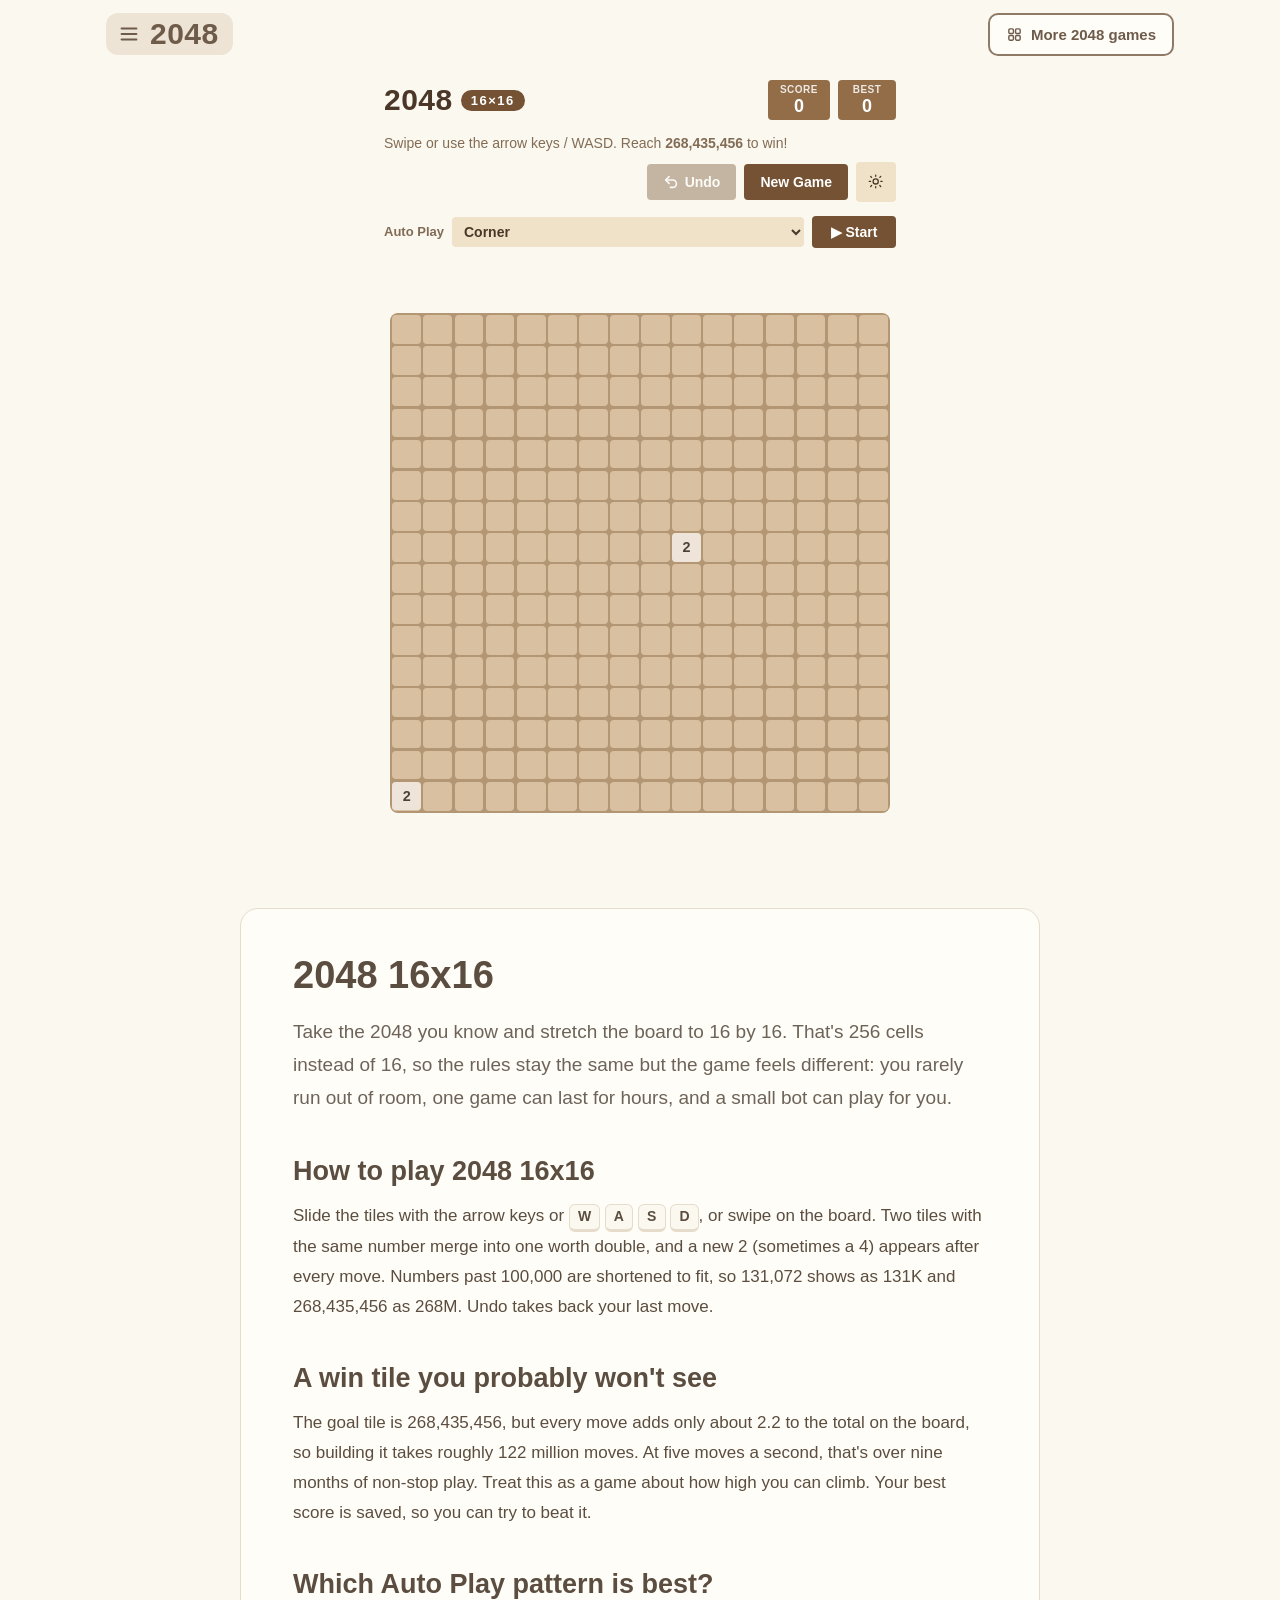
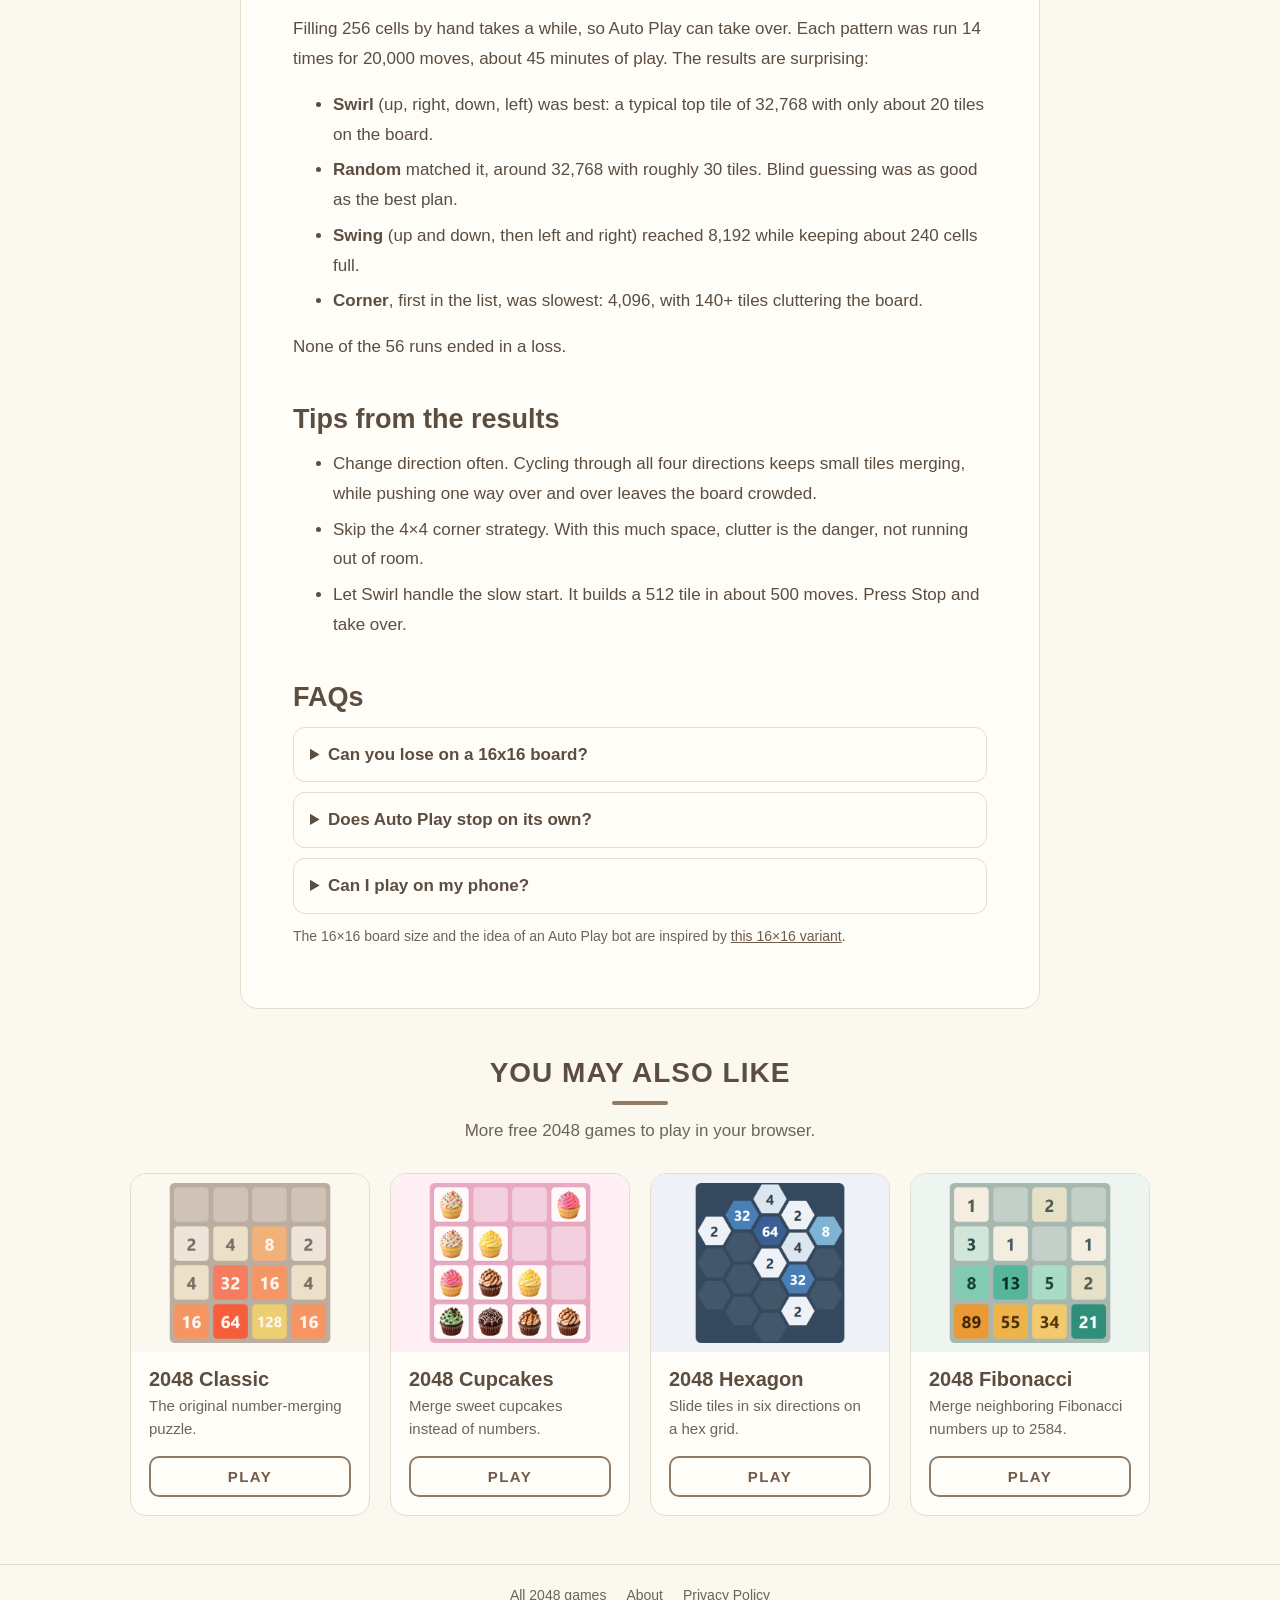
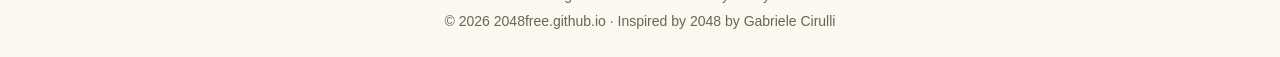
==== 2048-16x16/index.html @ 2d6e7d03 "Add 2048 16x16: 16x16 board with Auto Play bot, article, and category card New game page at /2048-16" ====
<!DOCTYPE html>
<html lang="en-US">
<head>
<!-- Google tag (gtag.js) -->
<script async src="https://www.googletagmanager.com/gtag/js?id=G-G84GT2WR56"></script>
<script>
  window.dataLayer = window.dataLayer || [];
  function gtag(){dataLayer.push(arguments);}
  gtag('js', new Date());

  gtag('config', 'G-G84GT2WR56');
</script>
<meta charset="UTF-8">
<meta name="viewport" content="width=device-width, initial-scale=1, viewport-fit=cover">
<title>2048 16x16</title>
<meta name="description" content="Play 2048 16x16 free online. A giant 256-cell board with an Auto Play bot, plus test results on which bot pattern builds the biggest tile.">
<link rel="canonical" href="https://2048free.github.io/2048-16x16/">
<meta property="og:type" content="website">
<meta property="og:title" content="2048 16x16">
<meta property="og:description" content="A giant 256-cell 2048 board with an Auto Play bot.">
<meta property="og:url" content="https://2048free.github.io/2048-16x16/">
<meta property="og:image" content="https://2048free.github.io/assets/thumbs/2048-16x16.png">
<link rel="icon" href="/assets/favicon-16x16.svg" type="image/svg+xml">
<script>try{if(localStorage.getItem("2048free_theme")==="dark")document.documentElement.setAttribute("data-theme","dark")}catch(e){}</script>
<link rel="stylesheet" href="/assets/site.css">
<link rel="stylesheet" href="/2048-16x16/game.css">
</head>
<body class="sf">

<header class="sf-header">
  <div class="sf-header-inner">
    <div class="sf-brand">
      <button class="sf-logo" id="sf-menu-toggle" type="button" aria-expanded="false" aria-controls="sf-menu" aria-label="Open menu">
        <svg class="sf-icon" viewBox="0 0 24 24" fill="none" stroke="currentColor" stroke-width="2.4" stroke-linecap="round" aria-hidden="true"><path d="M4 6h16M4 12h16M4 18h16"/></svg>2048
      </button>
      <nav class="sf-menu" id="sf-menu" hidden>
        <a class="sf-menu-item" href="/">
          <svg class="sf-icon" viewBox="0 0 24 24" fill="none" stroke="currentColor" stroke-width="2" stroke-linejoin="round" aria-hidden="true"><path d="M12 3.5l2.6 5.3 5.9.9-4.3 4.1 1 5.8L12 16.9l-5.2 2.7 1-5.8-4.3-4.1 5.9-.9z"/></svg>
          <span><b>2048</b><small>The original 4×4 puzzle</small></span>
        </a>
        <a class="sf-menu-item" href="#how-to-play">
          <svg class="sf-icon" viewBox="0 0 24 24" fill="none" stroke="currentColor" stroke-width="2" stroke-linejoin="round" aria-hidden="true"><path d="M4 5.5A1.5 1.5 0 0 1 5.5 4H11v16H5.5A1.5 1.5 0 0 1 4 18.5z"/><path d="M20 5.5A1.5 1.5 0 0 0 18.5 4H13v16h5.5a1.5 1.5 0 0 0 1.5-1.5z"/></svg>
          <span><b>How to play</b><small>Rules, Auto Play, and FAQs</small></span>
        </a>
        <a class="sf-menu-item" href="/2048-games/">
          <svg class="sf-icon" viewBox="0 0 24 24" fill="none" stroke="currentColor" stroke-width="2" stroke-linejoin="round" aria-hidden="true"><rect x="4" y="4" width="6.5" height="6.5" rx="1.5"/><rect x="13.5" y="4" width="6.5" height="6.5" rx="1.5"/><rect x="4" y="13.5" width="6.5" height="6.5" rx="1.5"/><rect x="13.5" y="13.5" width="6.5" height="6.5" rx="1.5"/></svg>
          <span><b>More 2048 games</b><small>Cupcakes, Hexagon, and more</small></span>
        </a>
        <div class="sf-menu-sep"></div>
        <div class="sf-menu-links">
          <a href="/2048-cupcakes/">2048 Cupcakes</a>
          <a href="/2048-hexagon/">2048 Hexagon</a>
          <a href="/2048-fibonacci/">2048 Fibonacci</a>
          <a href="/about/">About</a>
          <a href="/privacy-policy/">Privacy Policy</a>
        </div>
      </nav>
    </div>
    <div class="sf-actions">
      <a class="sf-btn-outline" href="/2048-games/">
        <svg class="sf-icon" viewBox="0 0 24 24" fill="none" stroke="currentColor" stroke-width="2" stroke-linejoin="round" aria-hidden="true"><rect x="4" y="4" width="6.5" height="6.5" rx="1.5"/><rect x="13.5" y="4" width="6.5" height="6.5" rx="1.5"/><rect x="4" y="13.5" width="6.5" height="6.5" rx="1.5"/><rect x="13.5" y="13.5" width="6.5" height="6.5" rx="1.5"/></svg><span>More<span class="sf-hide-sm"> 2048</span> games</span>
      </a>
    </div>
  </div>
</header>

<section class="sf-stage" aria-label="2048 16x16 game">
  <div class="app">
    <div class="side-panel">
      <div class="heading">
        <div class="title-block">
          <div class="title">2048</div>
          <span class="title-sub">16×16</span>
        </div>
        <div class="scores-container">
          <div class="score-box">
            <span class="score-label">Score</span>
            <span class="score-value" id="score">0</span>
          </div>
          <div class="score-box">
            <span class="score-label">Best</span>
            <span class="score-value" id="best">0</span>
          </div>
        </div>
      </div>

      <div class="above-game">
        <p class="game-intro">Swipe or use the arrow keys / WASD. Reach <strong>268,435,456</strong> to win!</p>
        <div class="game-actions">
          <button class="btn-undo" id="undo-btn" type="button" aria-label="Undo last move" title="Undo last move" disabled>
            <svg viewBox="0 0 24 24" fill="none" stroke="currentColor" stroke-width="2.4" stroke-linecap="round" stroke-linejoin="round" aria-hidden="true"><path d="M9 14L4 9l5-5"/><path d="M4 9h10.5a5.5 5.5 0 0 1 0 11H11"/></svg>Undo
          </button>
          <button class="btn-new-game" id="new-game-btn" type="button">New Game</button>
          <button class="btn-theme-toggle" id="theme-toggle-btn" type="button" aria-label="Toggle dark mode" title="Toggle dark mode">
            <svg class="icon-sun" viewBox="0 0 24 24" fill="none" stroke="currentColor" stroke-width="2" stroke-linecap="round" aria-hidden="true"><circle cx="12" cy="12" r="4"/><path d="M12 2v2M12 20v2M4.2 4.2l1.4 1.4M18.4 18.4l1.4 1.4M2 12h2M20 12h2M4.2 19.8l1.4-1.4M18.4 5.6l1.4-1.4"/></svg>
            <svg class="icon-moon" viewBox="0 0 24 24" fill="none" stroke="currentColor" stroke-width="2" stroke-linecap="round" stroke-linejoin="round" aria-hidden="true"><path d="M21 12.79A9 9 0 1 1 11.21 3 7 7 0 0 0 21 12.79z"/></svg>
          </button>
        </div>
      </div>

      <div class="auto-play-bar">
        <span class="auto-play-label">Auto Play</span>
        <select class="auto-play-select" id="auto-play-select" aria-label="Auto Play pattern">
          <option value="corner">Corner</option>
          <option value="swing">Swing</option>
          <option value="swirl">Swirl</option>
          <option value="random">Random</option>
        </select>
        <button class="btn-auto-play" id="auto-play-btn" type="button">▶ Start</button>
      </div>
    </div>

    <div class="board-wrap">
      <div class="board" id="board">
        <div class="grid-bg" id="grid-bg" aria-hidden="true"></div>
        <div class="tile-layer" id="tile-layer"></div>
        <div class="overlay" id="overlay" hidden>
          <div class="overlay-box">
            <p class="overlay-title" id="overlay-title">You Win!</p>
            <div class="overlay-actions">
              <button class="btn-overlay btn-secondary" id="overlay-continue-btn" type="button">Keep Playing</button>
              <button class="btn-overlay btn-primary" id="overlay-retry-btn" type="button">New Game</button>
            </div>
          </div>
        </div>
      </div>
    </div>
  </div>
</section>

<main class="sf-main">
  <article class="sf-article" id="how-to-play">
    <h1>2048 16x16</h1>
    <p class="sf-lead">Take the 2048 you know and stretch the board to 16 by 16. That's 256 cells instead of 16, so the rules stay the same but the game feels different: you rarely run out of room, one game can last for hours, and a small bot can play for you.</p>

    <h2>How to play 2048 16x16</h2>
    <p>Slide the tiles with the arrow keys or <span class="sf-kbd">W</span> <span class="sf-kbd">A</span> <span class="sf-kbd">S</span> <span class="sf-kbd">D</span>, or swipe on the board. Two tiles with the same number merge into one worth double, and a new 2 (sometimes a 4) appears after every move. Numbers past 100,000 are shortened to fit, so 131,072 shows as 131K and 268,435,456 as 268M. Undo takes back your last move.</p>

    <h2>A win tile you probably won't see</h2>
    <p>The goal tile is 268,435,456, but every move adds only about 2.2 to the total on the board, so building it takes roughly 122 million moves. At five moves a second, that's over nine months of non-stop play. Treat this as a game about how high you can climb. Your best score is saved, so you can try to beat it.</p>

    <h2>Which Auto Play pattern is best?</h2>
    <p>Filling 256 cells by hand takes a while, so Auto Play can take over. Each pattern was run 14 times for 20,000 moves, about 45 minutes of play. The results are surprising:</p>
    <ul>
      <li><strong>Swirl</strong> (up, right, down, left) was best: a typical top tile of 32,768 with only about 20 tiles on the board.</li>
      <li><strong>Random</strong> matched it, around 32,768 with roughly 30 tiles. Blind guessing was as good as the best plan.</li>
      <li><strong>Swing</strong> (up and down, then left and right) reached 8,192 while keeping about 240 cells full.</li>
      <li><strong>Corner</strong>, first in the list, was slowest: 4,096, with 140+ tiles cluttering the board.</li>
    </ul>
    <p>None of the 56 runs ended in a loss.</p>

    <h2>Tips from the results</h2>
    <ul>
      <li>Change direction often. Cycling through all four directions keeps small tiles merging, while pushing one way over and over leaves the board crowded.</li>
      <li>Skip the 4×4 corner strategy. With this much space, clutter is the danger, not running out of room.</li>
      <li>Let Swirl handle the slow start. It builds a 512 tile in about 500 moves. Press Stop and take over.</li>
    </ul>

    <h2>FAQs</h2>
    <details>
      <summary>Can you lose on a 16x16 board?</summary>
      <p>Yes, if all 256 cells fill up and no two neighbors match. It's rare: none of the bot runs above ended that way.</p>
    </details>
    <details>
      <summary>Does Auto Play stop on its own?</summary>
      <p>It stops when you win or lose, and when you press Undo or New Game. Moving by hand while it's off doesn't turn it back on.</p>
    </details>
    <details>
      <summary>Can I play on my phone?</summary>
      <p>Yes. Swipe on the board to move the tiles. The cells are small on a phone, but large numbers are shortened so they stay readable.</p>
    </details>    <p style="font-size:14px;color:var(--sf-ink-soft)">The 16×16 board size and the idea of an Auto Play bot are inspired by <a href="https://garismarvel.github.io/2048/16x16.html" target="_blank" rel="nofollow noopener">this 16×16 variant</a>.</p>
  </article>

  <section class="sf-related" aria-labelledby="related-title">
    <p class="sf-section-title" id="related-title">You may also like</p>
    <p class="sf-section-sub">More free 2048 games to play in your browser.</p>
    <div class="sf-grid">
      <a class="sf-card" href="/">
        <span class="sf-card-thumb"><img src="/assets/thumbs/2048.png" alt="Classic 2048 game board" loading="lazy" width="640" height="480"></span>
        <span class="sf-card-body">
          <span class="sf-card-title">2048 Classic</span>
          <span class="sf-card-desc">The original number-merging puzzle.</span>
          <span class="sf-card-play">PLAY</span>
        </span>
      </a>
      <a class="sf-card" href="/2048-cupcakes/">
        <span class="sf-card-thumb"><img src="/assets/thumbs/2048-cupcakes.png" alt="2048 Cupcakes game board" loading="lazy" width="640" height="480"></span>
        <span class="sf-card-body">
          <span class="sf-card-title">2048 Cupcakes</span>
          <span class="sf-card-desc">Merge sweet cupcakes instead of numbers.</span>
          <span class="sf-card-play">PLAY</span>
        </span>
      </a>
      <a class="sf-card" href="/2048-hexagon/">
        <span class="sf-card-thumb"><img src="/assets/thumbs/2048-hexagon.png" alt="2048 Hexagon game board" loading="lazy" width="640" height="480"></span>
        <span class="sf-card-body">
          <span class="sf-card-title">2048 Hexagon</span>
          <span class="sf-card-desc">Slide tiles in six directions on a hex grid.</span>
          <span class="sf-card-play">PLAY</span>
        </span>
      </a>
      <a class="sf-card" href="/2048-fibonacci/">
        <span class="sf-card-thumb"><img src="/assets/thumbs/2048-fibonacci.png" alt="2048 Fibonacci game board" loading="lazy" width="640" height="480"></span>
        <span class="sf-card-body">
          <span class="sf-card-title">2048 Fibonacci</span>
          <span class="sf-card-desc">Merge neighboring Fibonacci numbers up to 2584.</span>
          <span class="sf-card-play">PLAY</span>
        </span>
      </a>
    </div>
  </section>
</main>

<footer class="sf-footer">
  <nav aria-label="Footer">
    <a href="/2048-games/">All 2048 games</a>
    <a href="/about/">About</a>
    <a href="/privacy-policy/">Privacy Policy</a>
  </nav>
  <p>© 2026 2048free.github.io · Inspired by <a href="https://github.com/gabrielecirulli/2048" target="_blank" rel="nofollow noopener">2048 by Gabriele Cirulli</a></p>
</footer>

<script src="/assets/site.js"></script>
<script src="/2048-16x16/game.js"></script>
</body>
</html>
---- assets/site.css ----
/* Site chrome shared by every page: header, menu, article, cards, footer.
   Everything is prefixed sf- (and --sf-) so it never collides with the
   per-game stylesheets, which use generic names like .title and --bg. */

:root {
  --sf-header-h: 68px;
  --sf-bg: #faf8ef;
  --sf-ink: #5b4d3f;
  --sf-ink-soft: #6d6358;
  --sf-surface: #ede4d6;
  --sf-surface-hover: #e3d7c5;
  --sf-card: #fffdf8;
  --sf-border: #e6dccb;
  --sf-accent: #8f7a66;
  --sf-accent-dark: #6f5b4a;
  --sf-on-accent: #ffffff;
  --sf-gold: #edc22e;
  --sf-shadow: 0 10px 30px rgba(94, 76, 58, 0.16);
  --sf-font: -apple-system, BlinkMacSystemFont, "Segoe UI", Roboto, Helvetica, Arial, sans-serif;
}

:root[data-theme="dark"] {
  --sf-bg: #1b1917;
  --sf-ink: #f2ece2;
  --sf-ink-soft: #b7ada0;
  --sf-surface: #2c2823;
  --sf-surface-hover: #37312a;
  --sf-card: #23201c;
  --sf-border: #3a342d;
  --sf-accent: #a08870;
  --sf-accent-dark: #7a6450;
  --sf-shadow: 0 10px 30px rgba(0, 0, 0, 0.45);
}

* { box-sizing: border-box; }

html {
  scroll-behavior: smooth;
  scroll-padding-top: 12px;
}

body.sf {
  margin: 0;
  min-height: 100vh;
  background: var(--sf-bg);
  color: var(--sf-ink);
  font-family: var(--sf-font);
  -webkit-tap-highlight-color: transparent;
  display: flex;
  flex-direction: column;
}

.sf a { color: var(--sf-accent-dark); }
/* Only in-text links get the warm dark-mode link color; buttons, menu and
   footer links keep their own colors. */
:root[data-theme="dark"] .sf-article a { color: #d8b992; }

.sf-icon {
  width: 1em;
  height: 1em;
  flex-shrink: 0;
}

/* ---------- Header ---------- */

.sf-header {
  height: var(--sf-header-h);
  flex-shrink: 0;
  position: relative;
  z-index: 50;
}

.sf-header-inner {
  max-width: 1100px;
  height: 100%;
  margin: 0 auto;
  padding: 0 16px;
  display: flex;
  align-items: center;
  justify-content: space-between;
  gap: 12px;
}

.sf-brand {
  position: relative;
}

.sf-logo {
  display: inline-flex;
  align-items: center;
  gap: 10px;
  border: none;
  background: var(--sf-surface);
  color: var(--sf-accent-dark);
  border-radius: 12px;
  padding: 6px 14px 6px 12px;
  font: 800 30px/1 var(--sf-font);
  letter-spacing: 0.5px;
  cursor: pointer;
  touch-action: manipulation;
}

:root[data-theme="dark"] .sf-logo { color: var(--sf-ink); }

.sf-logo:hover,
.sf-logo[aria-expanded="true"] {
  background: var(--sf-surface-hover);
}

.sf-logo .sf-icon { font-size: 22px; }

.sf-actions {
  display: flex;
  align-items: center;
  gap: 10px;
}

.sf-btn,
.sf-btn-outline {
  display: inline-flex;
  align-items: center;
  gap: 8px;
  border-radius: 10px;
  font: 700 15px/1 var(--sf-font);
  padding: 11px 16px;
  text-decoration: none;
  cursor: pointer;
  white-space: nowrap;
  touch-action: manipulation;
}

.sf .sf-btn {
  border: 2px solid var(--sf-accent-dark);
  background: var(--sf-accent-dark);
  color: var(--sf-on-accent);
}

.sf .sf-btn:hover { background: var(--sf-accent); border-color: var(--sf-accent); }

.sf .sf-btn-outline {
  border: 2px solid var(--sf-accent);
  background: var(--sf-card);
  color: var(--sf-accent-dark);
}

:root[data-theme="dark"] .sf .sf-btn-outline { color: var(--sf-ink); }

.sf .sf-btn-outline:hover { background: var(--sf-surface); }

.sf-btn-outline .sf-icon { font-size: 17px; }

/* ---------- Dropdown menu ---------- */

.sf-menu {
  position: absolute;
  top: calc(100% + 8px);
  left: 0;
  width: min(320px, calc(100vw - 32px));
  background: var(--sf-surface);
  border-radius: 14px;
  box-shadow: var(--sf-shadow);
  padding: 8px;
  z-index: 60;
}

.sf-menu[hidden] { display: none; }

.sf-menu-item {
  display: flex;
  gap: 12px;
  align-items: flex-start;
  padding: 10px 12px;
  border-radius: 10px;
  text-decoration: none;
}

.sf .sf-menu-item { color: var(--sf-ink); }

.sf-menu-item:hover { background: var(--sf-surface-hover); }

.sf-menu-item[aria-current="page"] {
  background: var(--sf-accent-dark);
}

.sf .sf-menu-item[aria-current="page"],
.sf .sf-menu-item[aria-current="page"] small { color: #fff; }

.sf-menu-item .sf-icon {
  font-size: 20px;
  margin-top: 1px;
  color: var(--sf-accent-dark);
}

:root[data-theme="dark"] .sf-menu-item .sf-icon { color: #d8b992; }

.sf-menu-item[aria-current="page"] .sf-icon { color: #fff; }

.sf-menu-item b {
  display: block;
  font-size: 16px;
}

.sf-menu-item small {
  display: block;
  margin-top: 3px;
  font-size: 13px;
  color: var(--sf-ink-soft);
}

.sf-menu-sep {
  height: 1px;
  background: var(--sf-border);
  margin: 8px 6px;
}

.sf-menu-links {
  display: grid;
  grid-template-columns: 1fr 1fr;
  gap: 2px 10px;
  padding: 4px 12px 6px;
}

.sf .sf-menu-links a {
  font-size: 13px;
  color: var(--sf-ink-soft);
  text-decoration: none;
  padding: 5px 0;
}

.sf .sf-menu-links a:hover { color: var(--sf-ink); }

/* ---------- Game stage ----------
   Exactly one screen tall (minus the header) so the game looks and plays
   like a full-screen app; the article simply starts below the fold. */

.sf-stage {
  height: calc(100vh - var(--sf-header-h));
  /* On tall portrait phones the board is width-bound, so a full-height stage
     would leave big empty bands around it — cap the height at roughly what a
     full-width board plus its score/button rows needs (108vw covers the
     slightly-taller-than-wide hex board). */
  height: min(calc(100svh - var(--sf-header-h)), calc(108vw + 170px));
  min-height: 340px;
  display: flex;
  justify-content: center;
}

.sf-stage > .app {
  height: 100%;
  margin: 0 auto;
}

.sf-scroll-hint {
  display: flex;
  justify-content: center;
  margin: -6px 0 8px;
}

.sf .sf-scroll-hint a {
  display: inline-flex;
  align-items: center;
  gap: 6px;
  font-size: 14px;
  font-weight: 600;
  color: var(--sf-ink-soft);
  text-decoration: none;
}

.sf .sf-scroll-hint a:hover { color: var(--sf-ink); }

/* ---------- Main content ---------- */

.sf-main {
  flex: 1 0 auto;
  width: 100%;
  max-width: 1100px;
  margin: 0 auto;
  padding: 8px 16px 48px;
}

.sf-article {
  max-width: 800px;
  margin: 0 auto;
  background: var(--sf-card);
  border: 1px solid var(--sf-border);
  border-radius: 18px;
  padding: clamp(22px, 5vw, 44px) clamp(18px, 5vw, 52px);
  font-size: 17px;
  line-height: 1.75;
}

.sf-article h1 {
  font-size: clamp(28px, 5vw, 38px);
  line-height: 1.2;
  margin: 0 0 16px;
  font-weight: 800;
}

.sf-article h2 {
  font-size: clamp(22px, 3.6vw, 27px);
  line-height: 1.3;
  margin: 40px 0 12px;
  font-weight: 800;
}

.sf-article h3 {
  font-size: 19px;
  margin: 28px 0 8px;
  font-weight: 700;
}

.sf-article p,
.sf-article ul,
.sf-article ol { margin: 0 0 16px; }

.sf-article li { margin: 6px 0; }

.sf-article .sf-lead {
  font-size: 19px;
  color: var(--sf-ink-soft);
}

.sf-article img { max-width: 100%; height: auto; border-radius: 12px; }

.sf-article table {
  width: 100%;
  border-collapse: collapse;
  margin: 0 0 16px;
  font-size: 15px;
}

.sf-article th,
.sf-article td {
  text-align: left;
  vertical-align: top;
  padding: 10px 12px;
  border-bottom: 1px solid var(--sf-border);
}

.sf-article thead th {
  background: var(--sf-surface);
}

.sf-article tbody td:first-child {
  font-weight: 700;
  width: 32%;
}

.sf-article details {
  border: 1px solid var(--sf-border);
  border-radius: 12px;
  padding: 12px 16px;
  margin: 0 0 10px;
}

.sf-article summary {
  font-weight: 700;
  cursor: pointer;
}

.sf-article details p { margin: 10px 0 0; }

.sf-kbd {
  display: inline-block;
  min-width: 28px;
  padding: 2px 8px;
  border-radius: 6px;
  border: 1px solid var(--sf-border);
  border-bottom-width: 3px;
  background: var(--sf-bg);
  font: 700 14px/1.4 var(--sf-font);
  text-align: center;
}

.sf-placeholder {
  border: 2px dashed var(--sf-accent);
  border-radius: 12px;
  padding: 10px 14px;
  font-size: 14px;
  color: var(--sf-ink-soft);
  margin: 0 0 20px;
}

/* ---------- Section title (category page, "you may also like") ---------- */

.sf-section-title {
  text-align: center;
  margin: 28px 0 8px;
  font-size: clamp(26px, 5vw, 38px);
  font-weight: 900;
  letter-spacing: 1px;
  text-transform: uppercase;
}

.sf-section-title::after {
  content: "";
  display: block;
  width: 56px;
  height: 4px;
  border-radius: 2px;
  background: var(--sf-accent);
  margin: 12px auto 0;
}

.sf-section-sub {
  text-align: center;
  max-width: 620px;
  margin: 12px auto 28px;
  color: var(--sf-ink-soft);
  font-size: 17px;
  line-height: 1.6;
}

.sf-related { margin-top: 48px; }

.sf-related .sf-section-title { font-size: clamp(22px, 4vw, 28px); }

/* ---------- Game cards ---------- */

/* Fixed-width columns centered as a group, so a short row of games sits in
   the middle of the page instead of hugging the left edge. */
.sf-grid {
  display: grid;
  grid-template-columns: repeat(auto-fit, minmax(200px, 240px));
  justify-content: center;
  gap: 20px;
}

@media (max-width: 560px) {
  .sf-grid {
    grid-template-columns: repeat(2, minmax(0, 1fr));
    gap: 12px;
  }
  .sf-card-body { padding: 12px 12px 14px; }
  .sf-card-title { font-size: 17px; }
  .sf-card-desc { font-size: 14px; margin-bottom: 12px; }
  .sf-card-play { padding: 8px; font-size: 14px; }
}

.sf-card {
  display: flex;
  flex-direction: column;
  background: var(--sf-card);
  border: 1px solid var(--sf-border);
  border-radius: 16px;
  overflow: hidden;
  text-decoration: none;
  transition: transform 0.15s ease, border-color 0.15s ease, box-shadow 0.15s ease;
}

.sf .sf-card { color: var(--sf-ink); }

.sf-card:hover {
  transform: translateY(-3px);
  border-color: var(--sf-accent);
  box-shadow: var(--sf-shadow);
}

.sf-card-thumb {
  aspect-ratio: 4 / 3;
  background: var(--sf-surface);
  display: block;
}

.sf-card-thumb img {
  width: 100%;
  height: 100%;
  object-fit: cover;
  display: block;
}

.sf-card-body {
  padding: 16px 18px 18px;
  display: flex;
  flex-direction: column;
  flex: 1;
}

.sf-card-title {
  font-size: 20px;
  font-weight: 800;
  margin: 0 0 4px;
}

.sf-card-desc {
  font-size: 15px;
  line-height: 1.5;
  color: var(--sf-ink-soft);
  margin: 0 0 16px;
  flex: 1;
}

.sf-card-play {
  display: block;
  text-align: center;
  border: 2px solid var(--sf-accent);
  border-radius: 10px;
  padding: 10px;
  font-size: 15px;
  font-weight: 800;
  letter-spacing: 1.5px;
  color: var(--sf-accent-dark);
  transition: background 0.15s ease, color 0.15s ease;
}

:root[data-theme="dark"] .sf-card-play { color: var(--sf-ink); }

.sf-card:hover .sf-card-play {
  background: var(--sf-accent);
  color: #fff;
}

.sf-badge {
  position: absolute;
  top: 10px;
  right: 10px;
  background: var(--sf-gold);
  color: #4a3b1c;
  font-size: 12px;
  font-weight: 800;
  letter-spacing: 1px;
  padding: 4px 10px;
  border-radius: 999px;
}

/* ---------- Plain pages (about, privacy) ---------- */

.sf-page-head {
  text-align: center;
  padding: 16px 0 8px;
}

/* ---------- Footer ---------- */

.sf-footer {
  border-top: 1px solid var(--sf-border);
  padding: 22px 16px 28px;
  text-align: center;
  font-size: 14px;
  color: var(--sf-ink-soft);
}

.sf-footer nav {
  display: flex;
  flex-wrap: wrap;
  justify-content: center;
  gap: 6px 20px;
  margin-bottom: 10px;
}

.sf .sf-footer a {
  color: var(--sf-ink-soft);
  text-decoration: none;
}

.sf .sf-footer a:hover { color: var(--sf-ink); text-decoration: underline; }

.sf-footer p { margin: 0; }

/* ---------- Small screens ---------- */

@media (max-width: 560px) {
  :root { --sf-header-h: 60px; }
  .sf-header-inner { padding: 0 12px; gap: 8px; }
  .sf-logo { font-size: 24px; padding: 6px 10px; gap: 8px; }
  .sf-logo .sf-icon { font-size: 18px; }
  .sf-actions { gap: 6px; }
  .sf-btn, .sf-btn-outline { font-size: 14px; padding: 9px 11px; gap: 6px; }
  .sf-hide-sm { display: none; }
}

@media (max-width: 360px) {
  .sf-logo { font-size: 20px; }
  .sf-btn, .sf-btn-outline { font-size: 13px; padding: 8px 9px; }
  .sf-btn-outline .sf-icon { display: none; }
}
---- 2048-16x16/game.css ----
:root {
  --radius: clamp(2px, 0.6vw, 4px);
  --gap-ratio: 0.07;

  /* This is a size/feature variant of classic 2048 (bigger board, auto-play
     bot), not a re-themed spin-off like the cupcake or hexagon builds — so
     the chrome stays in the same warm family as the original rather than
     inventing its own color identity, just shifted toward a warmer caramel
     tone so it isn't a pixel-identical copy of the base game's palette. */
  --bg: #fbf6ec;
  --ink: #4a3728;
  --ink-soft: #836c55;
  --board-bg: #b39774;
  --cell-bg: rgba(255, 233, 205, 0.5);
  --overlay-bg: rgba(251, 246, 236, 0.85);
  --surface: #f0e2c8;
  --accent: #926d48;
  --accent-dark: #745233;
  --link-color: #745233;

  --tile-2-bg: #eee4da;      --tile-2-fg: #4a4238;
  --tile-4-bg: #ede0c8;      --tile-4-fg: #4a4238;
  --tile-8-bg: #f2b179;      --tile-8-fg: #fff8f0;
  --tile-16-bg: #f59563;     --tile-16-fg: #fff8f0;
  --tile-32-bg: #f67c5f;     --tile-32-fg: #fff8f0;
  --tile-64-bg: #f65e3b;     --tile-64-fg: #fff8f0;
  --tile-128-bg: #edcf72;    --tile-128-fg: #fff8f0;
  --tile-256-bg: #edcc61;    --tile-256-fg: #fff8f0;
  --tile-512-bg: #edc850;    --tile-512-fg: #fff8f0;
  --tile-1024-bg: #edc53f;   --tile-1024-fg: #fff8f0;
  --tile-2048-bg: #edc22e;   --tile-2048-fg: #fff8f0;
  --tile-super-bg: #3c3a32;  --tile-super-fg: #f9f6f2;
}

* { box-sizing: border-box; }

/* Page-level rules (body background, font, scrolling) live in
   assets/site.css — the game only lays out inside .sf-stage, which is sized
   to roughly one screen below the site header. */
.app {
  width: 100%;
  max-width: 560px;
  height: 100%;
  max-height: 820px;
  padding: clamp(4px, 1.5vw, 12px) clamp(12px, 3vw, 24px) clamp(12px, 3vw, 24px);
  color: var(--ink);
  display: flex;
  flex-direction: column;
  gap: clamp(6px, 2vw, 14px);
}

.side-panel {
  display: contents;
}

.heading { order: 1; }
.above-game { order: 2; }
.auto-play-bar { order: 3; }
.board-wrap { order: 4; }

.heading {
  display: flex;
  align-items: center;
  justify-content: space-between;
  flex-wrap: wrap;
  gap: 8px 10px;
}

.title-block {
  display: flex;
  align-items: center;
  gap: 8px;
  flex-shrink: 0;
}

.title {
  margin: 0;
  line-height: 1;
  font-size: clamp(22px, 5.5vw, 30px);
  font-weight: 800;
  color: var(--ink);
  letter-spacing: 0.5px;
}

.title-sub {
  display: inline-block;
  padding: 3px 10px;
  font-size: clamp(10px, 2.8vw, 13px);
  font-weight: 800;
  text-transform: uppercase;
  letter-spacing: 1.5px;
  color: #fff;
  background: var(--accent-dark);
  border-radius: 999px;
}

.scores-container {
  display: flex;
  gap: 8px;
  /* Six- and seven-digit scores are normal here; if they push this onto its own row, keep it right-aligned. */
  margin-left: auto;
}

.score-box {
  background: var(--accent);
  color: #fff;
  border-radius: var(--radius);
  padding: 4px 12px;
  min-width: 58px;
  text-align: center;
  display: flex;
  flex-direction: column;
  line-height: 1.15;
}

.score-label {
  font-size: 10px;
  font-weight: 700;
  text-transform: uppercase;
  opacity: 0.85;
  letter-spacing: 0.5px;
}

.score-value {
  font-size: clamp(14px, 3.2vw, 18px);
  font-weight: 700;
}

.above-game {
  display: flex;
  align-items: center;
  justify-content: space-between;
  flex-wrap: wrap;
  gap: 8px 10px;
}

.game-intro {
  margin: 0;
  font-size: clamp(12px, 3vw, 14px);
  color: var(--ink-soft);
  line-height: 1.4;
}

.game-actions {
  display: flex;
  align-items: center;
  flex-wrap: wrap;
  justify-content: flex-end;
  gap: 8px;
  max-width: 100%;
  margin-left: auto;
}

.btn-new-game,
.btn-undo {
  flex-shrink: 0;
  border: none;
  background: var(--accent-dark);
  color: #fff;
  font-weight: 700;
  font-size: clamp(12px, 3vw, 14px);
  padding: 10px 16px;
  border-radius: var(--radius);
  cursor: pointer;
  touch-action: manipulation;
  display: inline-flex;
  align-items: center;
  gap: 6px;
}

.btn-undo svg {
  width: 1.15em;
  height: 1.15em;
}

.btn-new-game:active,
.btn-undo:active {
  background: var(--accent);
}

.btn-undo:disabled {
  opacity: 0.4;
  cursor: default;
  pointer-events: none;
}

.btn-theme-toggle {
  flex-shrink: 0;
  border: none;
  background: var(--surface);
  color: var(--ink);
  line-height: 1;
  width: clamp(34px, 8vw, 40px);
  height: clamp(34px, 8vw, 40px);
  border-radius: var(--radius);
  cursor: pointer;
  touch-action: manipulation;
  display: flex;
  align-items: center;
  justify-content: center;
}

.btn-theme-toggle svg {
  width: 55%;
  height: 55%;
}

.btn-theme-toggle .icon-moon {
  display: none;
}

:root[data-theme="dark"] .btn-theme-toggle .icon-sun {
  display: none;
}

:root[data-theme="dark"] .btn-theme-toggle .icon-moon {
  display: block;
}

.btn-theme-toggle:active {
  background: var(--cell-bg);
}

/* Auto Play: a pattern picker plus one toggle button, rather than five
   separate buttons — keeps this extra feature to a single compact row so it
   doesn't eat into the board's share of a height-constrained viewport. */
.auto-play-bar {
  display: flex;
  align-items: center;
  gap: 8px;
  flex-wrap: wrap;
}

.auto-play-label {
  font-size: clamp(11px, 2.8vw, 13px);
  font-weight: 700;
  color: var(--ink-soft);
  flex-shrink: 0;
}

.auto-play-select {
  flex: 1 1 auto;
  min-width: 0;
  border: none;
  background: var(--surface);
  color: var(--ink);
  font-size: clamp(12px, 3vw, 14px);
  font-weight: 600;
  padding: 6px 8px;
  border-radius: var(--radius);
  cursor: pointer;
}

.auto-play-select:disabled {
  opacity: 0.6;
  cursor: default;
}

.btn-auto-play {
  flex-shrink: 0;
  border: none;
  background: var(--accent-dark);
  color: #fff;
  font-weight: 700;
  font-size: clamp(12px, 3vw, 14px);
  padding: 8px 14px;
  border-radius: var(--radius);
  cursor: pointer;
  touch-action: manipulation;
  min-width: 84px;
}

.btn-auto-play.running {
  background: #c0392b;
}

.btn-auto-play:active {
  filter: brightness(1.1);
}

.board-wrap {
  width: 100%;
  flex: 1 1 auto;
  min-height: 0;
  display: flex;
  align-items: center;
  justify-content: center;
}

.board {
  position: relative;
  width: min(100%, 500px);
  aspect-ratio: 1 / 1;
  background: var(--board-bg);
  border-radius: calc(var(--radius) + 4px);
  padding: var(--gap);
  overflow: hidden;
  touch-action: none;
  user-select: none;
  -webkit-user-select: none;
  -webkit-touch-callout: none;
}

.grid-bg {
  position: absolute;
  inset: var(--gap);
  display: grid;
  grid-template-columns: repeat(16, 1fr);
  grid-template-rows: repeat(16, 1fr);
  gap: var(--gap);
}

.grid-bg .cell {
  background: var(--cell-bg);
  border-radius: var(--radius);
}

.tile-layer {
  position: absolute;
  inset: var(--gap);
}

.tile {
  position: absolute;
  display: flex;
  align-items: center;
  justify-content: center;
  overflow: hidden;
  border-radius: var(--radius);
  font-weight: 700;
  transition: top 100ms ease-in-out, left 100ms ease-in-out, background-color 100ms ease-in-out;
  will-change: top, left;
  background: var(--tile-2-bg);
  color: var(--tile-2-fg);
}

.tile-layer.no-transition .tile {
  transition: none;
}

.tile[data-value="2"]    { background: var(--tile-2-bg);    color: var(--tile-2-fg); }
.tile[data-value="4"]    { background: var(--tile-4-bg);    color: var(--tile-4-fg); }
.tile[data-value="8"]    { background: var(--tile-8-bg);    color: var(--tile-8-fg); }
.tile[data-value="16"]   { background: var(--tile-16-bg);   color: var(--tile-16-fg); }
.tile[data-value="32"]   { background: var(--tile-32-bg);   color: var(--tile-32-fg); }
.tile[data-value="64"]   { background: var(--tile-64-bg);   color: var(--tile-64-fg); }
.tile[data-value="128"]  { background: var(--tile-128-bg);  color: var(--tile-128-fg); }
.tile[data-value="256"]  { background: var(--tile-256-bg);  color: var(--tile-256-fg); }
.tile[data-value="512"]  { background: var(--tile-512-bg);  color: var(--tile-512-fg); }
.tile[data-value="1024"] { background: var(--tile-1024-bg); color: var(--tile-1024-fg); }
.tile[data-value="2048"] { background: var(--tile-2048-bg); color: var(--tile-2048-fg); }
.tile[data-super="true"] { background: var(--tile-super-bg); color: var(--tile-super-fg); }

.tile.new {
  animation: pop 160ms ease-in-out;
}

.tile.merged {
  animation: pop 140ms ease-in-out;
  z-index: 2;
}

@keyframes pop {
  0%   { transform: scale(0.4); }
  60%  { transform: scale(1.08); }
  100% { transform: scale(1); }
}

.overlay {
  position: absolute;
  inset: 0;
  background: var(--overlay-bg);
  border-radius: calc(var(--radius) + 4px);
  display: flex;
  align-items: center;
  justify-content: center;
  z-index: 10;
}

.overlay[hidden] { display: none; }

.overlay-box {
  text-align: center;
  padding: var(--overlay-box-padding, 16px);
  max-width: 100%;
  max-height: 100%;
  overflow: hidden;
}

.overlay-title {
  font-size: var(--overlay-title-size, clamp(22px, 6vw, 32px));
  font-weight: 800;
  margin: 0 0 var(--overlay-title-gap, 16px);
  color: var(--ink);
  line-height: 1.2;
}

.overlay-actions {
  display: flex;
  gap: var(--overlay-actions-gap, 10px);
  justify-content: center;
  flex-wrap: wrap;
}

.btn-overlay {
  border: none;
  border-radius: var(--radius);
  padding: var(--overlay-btn-padding, 10px 18px);
  font-weight: 700;
  font-size: var(--overlay-btn-size, clamp(13px, 3.4vw, 15px));
  cursor: pointer;
  touch-action: manipulation;
}

.btn-primary {
  background: var(--accent-dark);
  color: #fff;
}

.btn-secondary {
  background: var(--surface);
  color: var(--ink);
}

@media (max-height: 700px) {
  .app {
    gap: 4px;
    padding: 8px clamp(12px, 3vw, 24px);
  }
  .game-intro {
    display: none;
  }
  .title {
    font-size: clamp(20px, 6vw, 32px);
  }
  .score-box {
    padding: 3px 10px;
  }
  .btn-new-game,
  .btn-undo {
    padding: 6px 12px;
  }
  .auto-play-bar {
    gap: 6px;
  }
  .auto-play-label {
    display: none;
  }
}

@media (max-height: 380px) {
  .auto-play-bar {
    display: none;
  }
}

@media (max-height: 300px) {
  .title-sub {
    display: none;
  }
  .app {
    padding: 6px clamp(12px, 3vw, 24px);
    gap: 2px;
  }
  .btn-new-game,
  .btn-undo {
    padding: 2px 10px;
    font-size: 11px;
  }
}

@media (max-width: 260px) {
  .btn-new-game,
  .btn-undo {
    padding: 6px 8px;
    font-size: 11px;
  }
  .btn-theme-toggle {
    width: 26px;
    height: 26px;
    font-size: 12px;
  }
  .game-actions {
    gap: 4px;
  }
}

@media (max-height: 220px) {
  .app {
    padding: 4px clamp(12px, 3vw, 24px);
    gap: 1px;
  }
  .title {
    font-size: 14px;
    letter-spacing: 0;
  }
  .score-box {
    padding: 1px 6px;
    min-width: 36px;
  }
  .score-label {
    font-size: 7px;
  }
  .score-value {
    font-size: 11px;
  }
  .btn-new-game,
  .btn-undo {
    padding: 1px 8px;
    font-size: 10px;
  }
  .btn-theme-toggle {
    width: 20px;
    height: 20px;
    font-size: 11px;
  }
}

:root[data-theme="dark"] {
  --bg: #1e1712;
  --ink: #f5ead9;
  --ink-soft: #c2a98c;
  --board-bg: #33261c;
  --cell-bg: rgba(255, 220, 180, 0.07);
  --overlay-bg: rgba(30, 23, 18, 0.85);
  --surface: #4a3626;
  --accent: #8a6339;
  --accent-dark: #5c4127;
  --link-color: #e0b978;
}
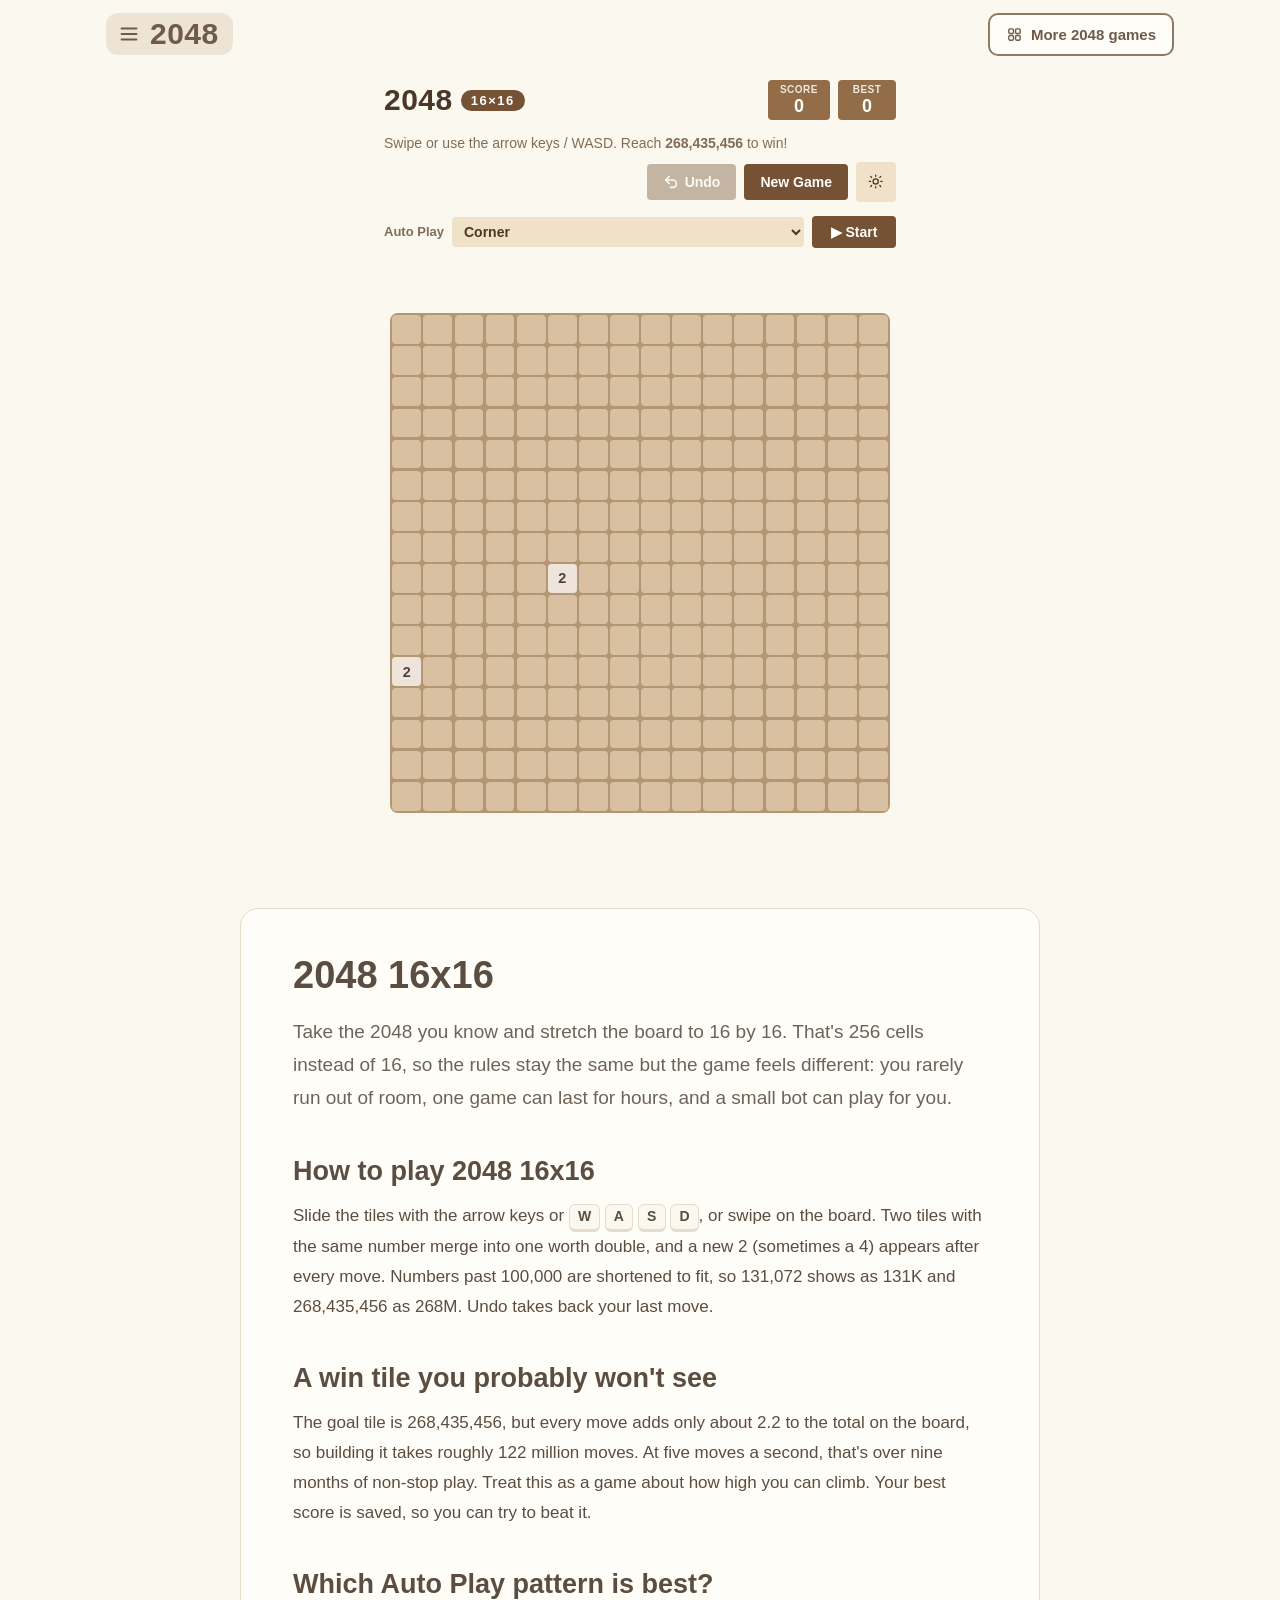
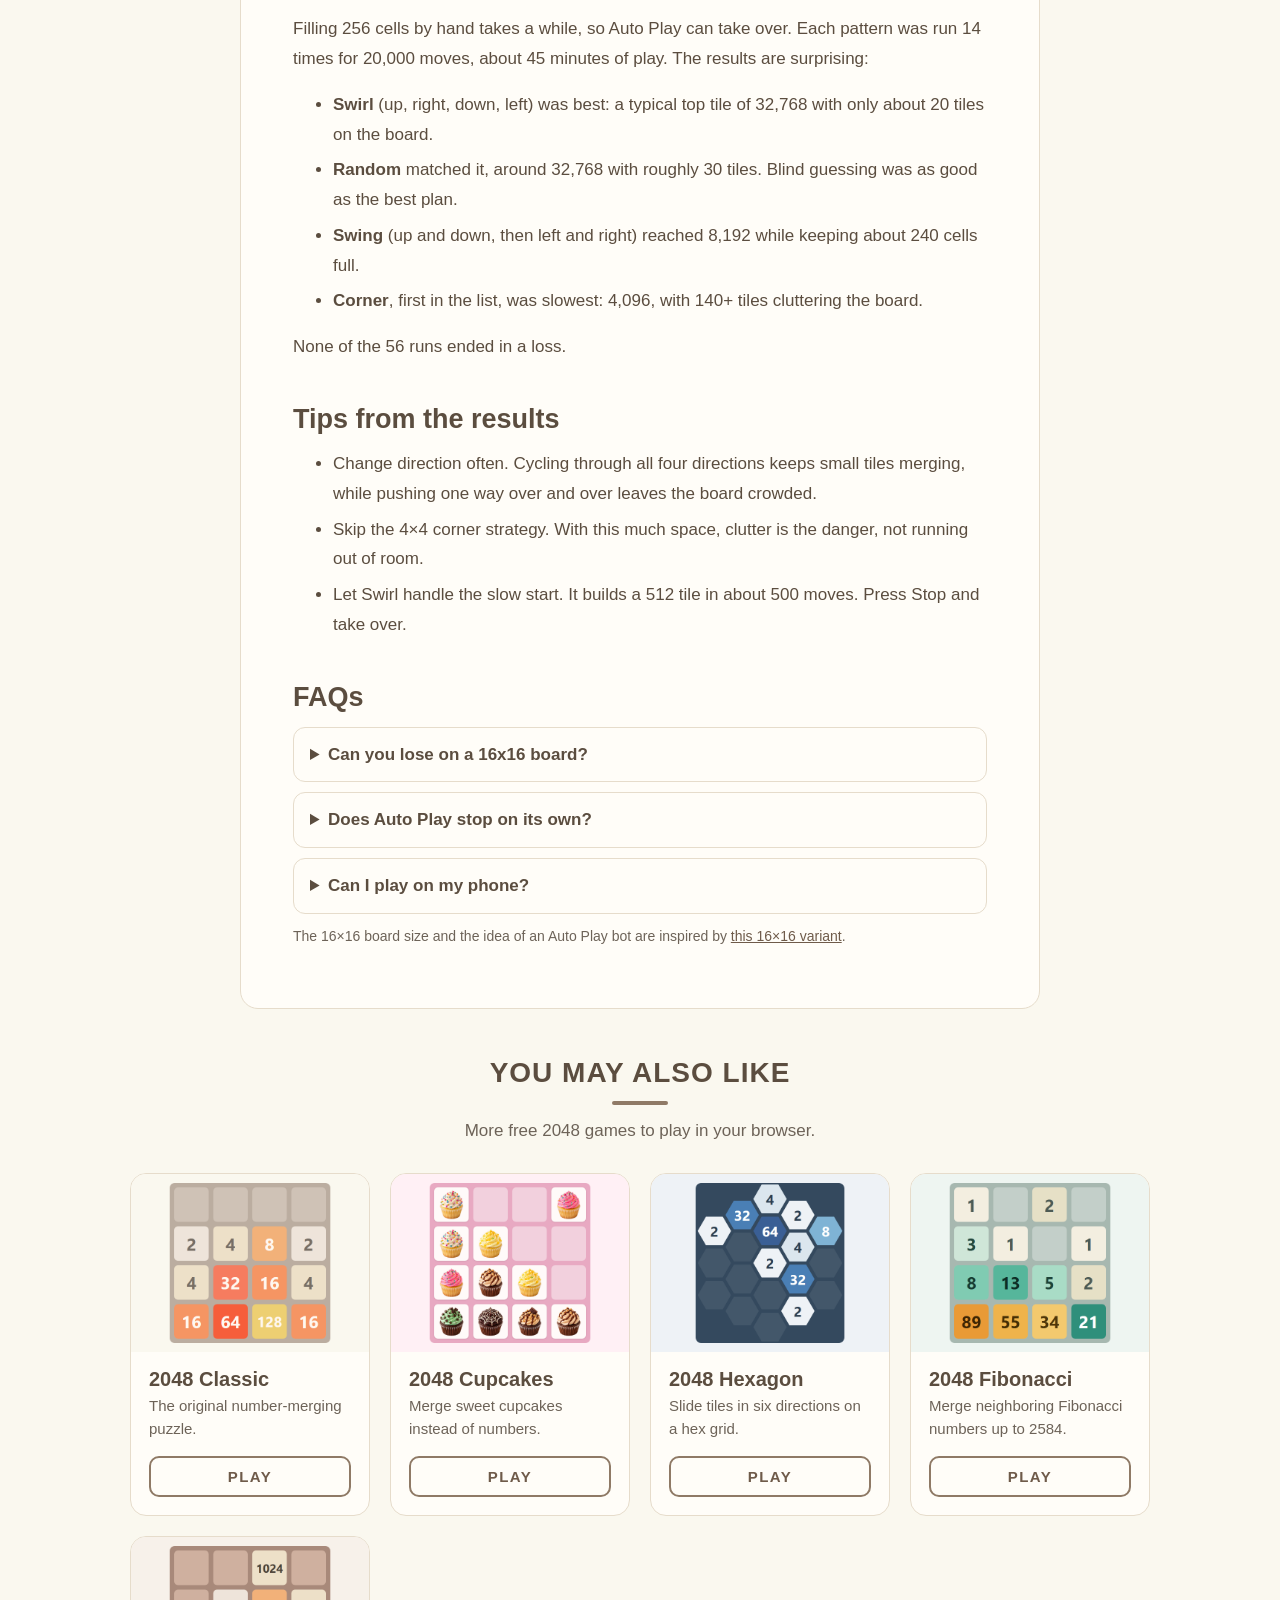
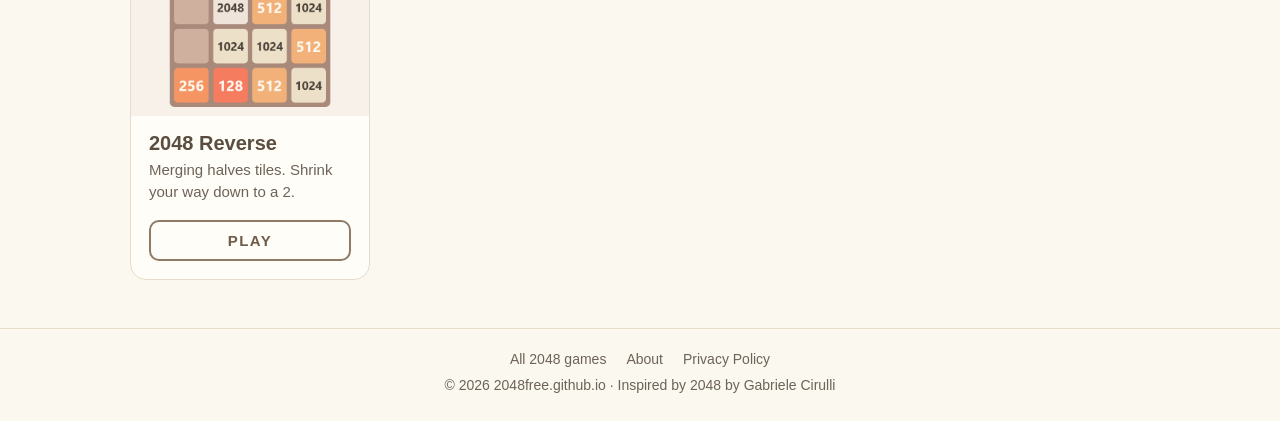
==== commit 4f90a506: "Add 2048 Reverse: halving merges, spawns 2048/1024, win at 2 New game page at /2048-reverse/ with ar" ====
--- a/2048-16x16/index.html
+++ b/2048-16x16/index.html
@@ -207,6 +207,14 @@
           <span class="sf-card-play">PLAY</span>
         </span>
       </a>
+      <a class="sf-card" href="/2048-reverse/">
+        <span class="sf-card-thumb"><img src="/assets/thumbs/2048-reverse.png" alt="2048 Reverse game board" loading="lazy" width="640" height="480"></span>
+        <span class="sf-card-body">
+          <span class="sf-card-title">2048 Reverse</span>
+          <span class="sf-card-desc">Merging halves tiles. Shrink your way down to a 2.</span>
+          <span class="sf-card-play">PLAY</span>
+        </span>
+      </a>
     </div>
   </section>
 </main>
--- a/assets/site.css
+++ b/assets/site.css
@@ -161,6 +161,10 @@
   box-shadow: var(--sf-shadow);
   padding: 8px;
   z-index: 60;
+  /* On a landscape phone the menu is taller than the screen — let it scroll instead of running off the bottom. */
+  max-height: calc(100vh - var(--sf-header-h) - 16px);
+  max-height: calc(100svh - var(--sf-header-h) - 16px);
+  overflow-y: auto;
 }
 
 .sf-menu[hidden] { display: none; }
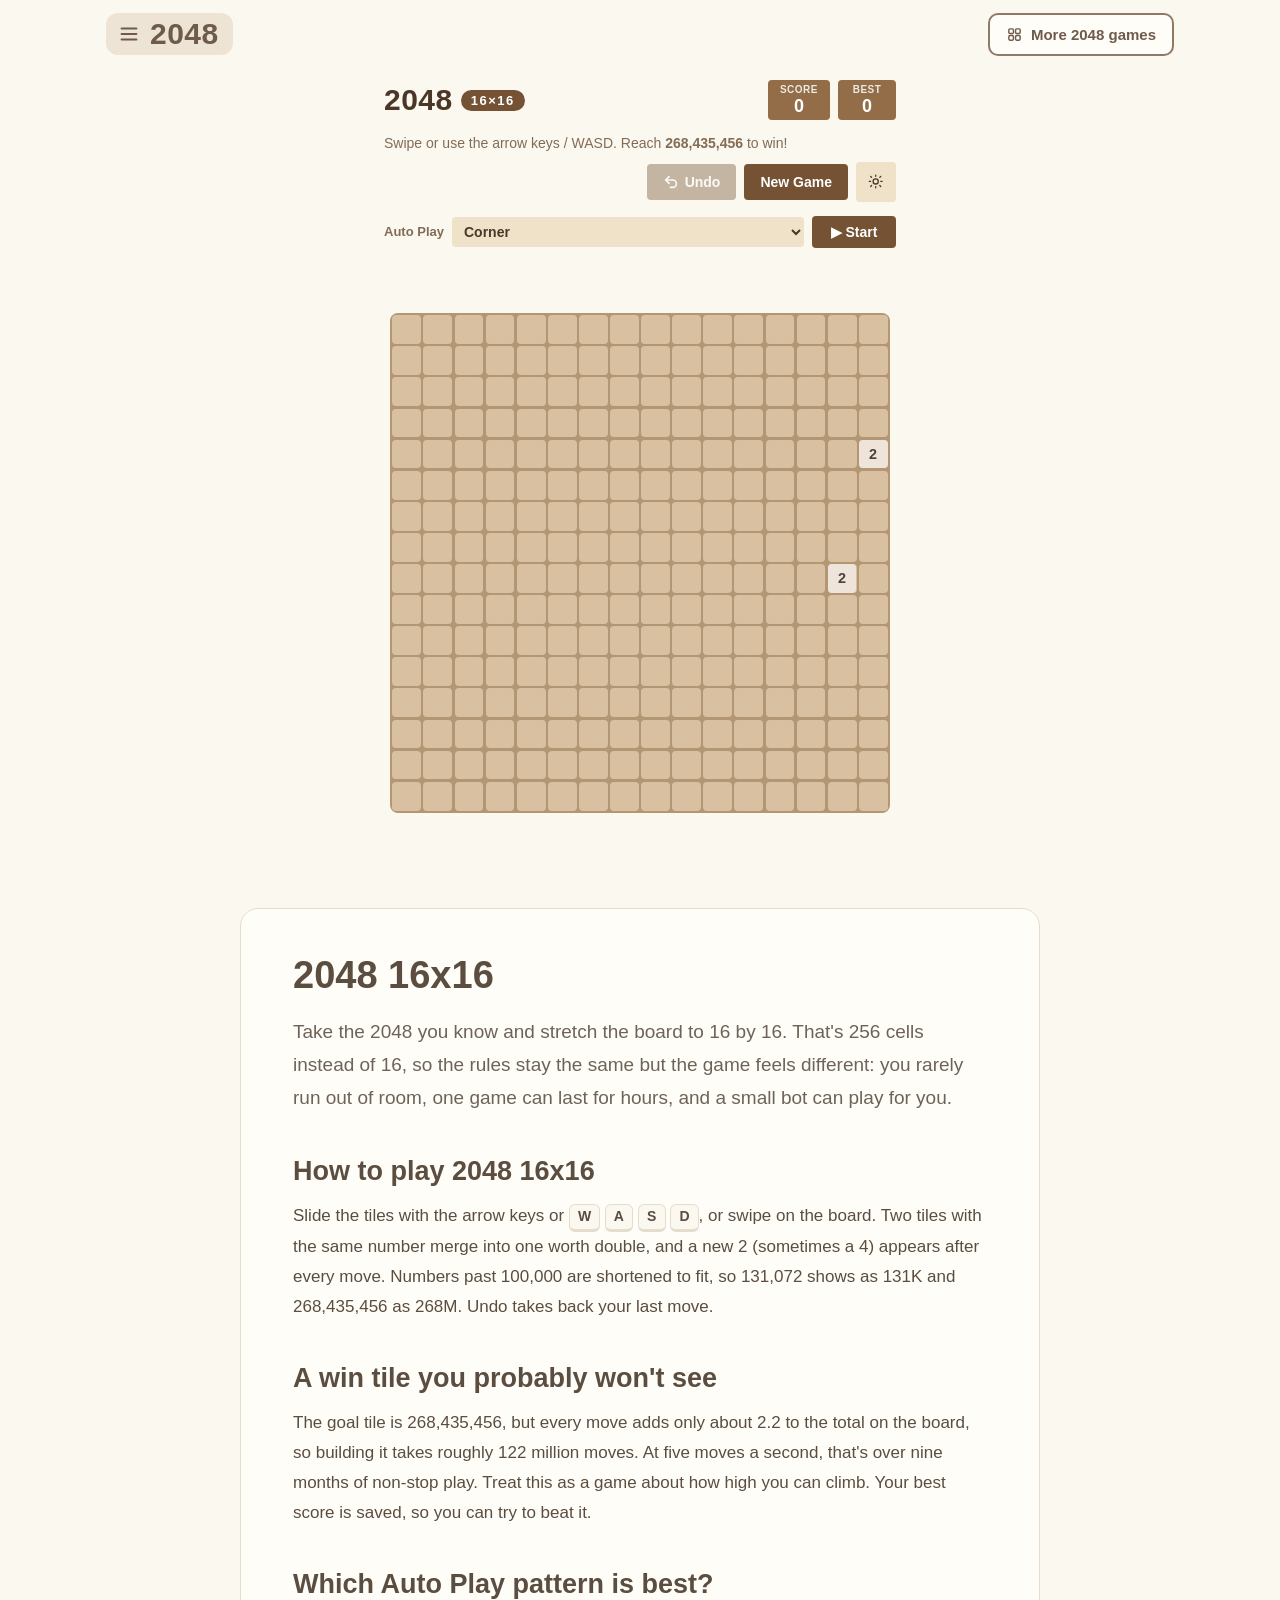
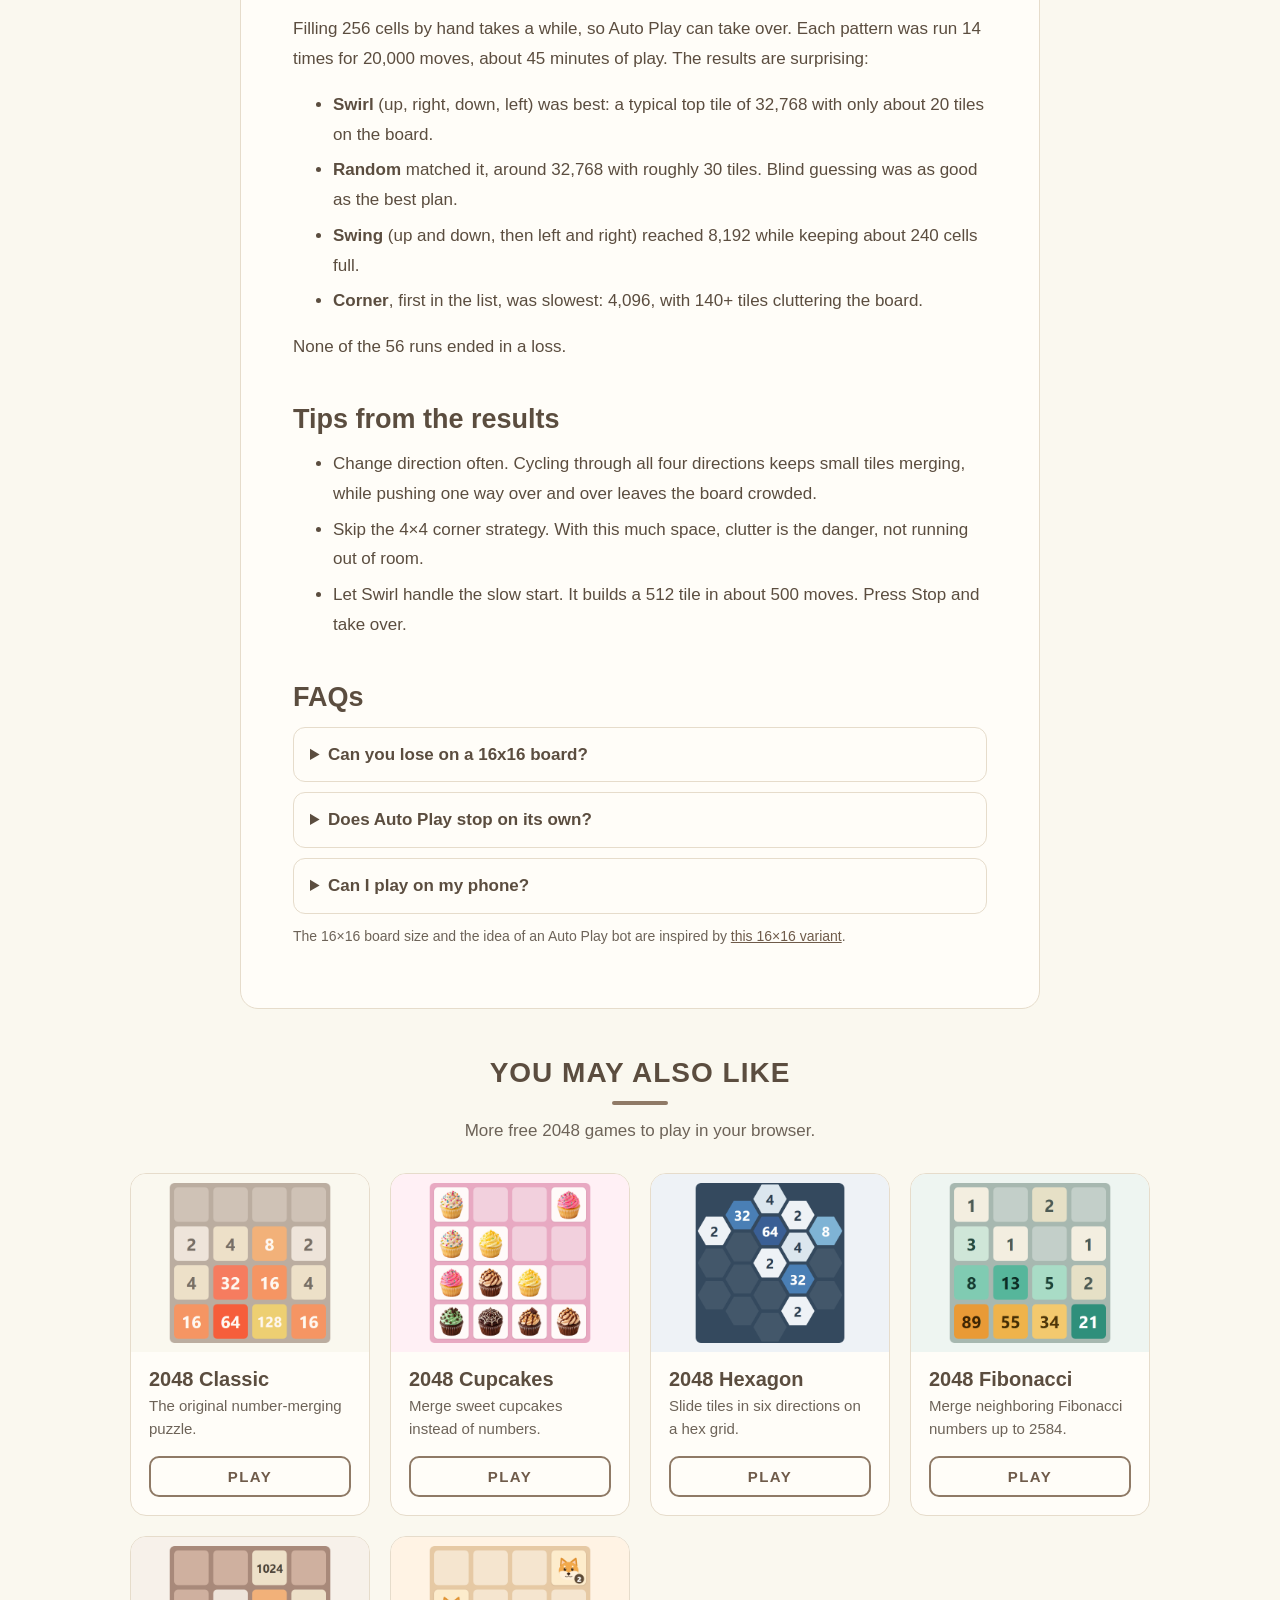
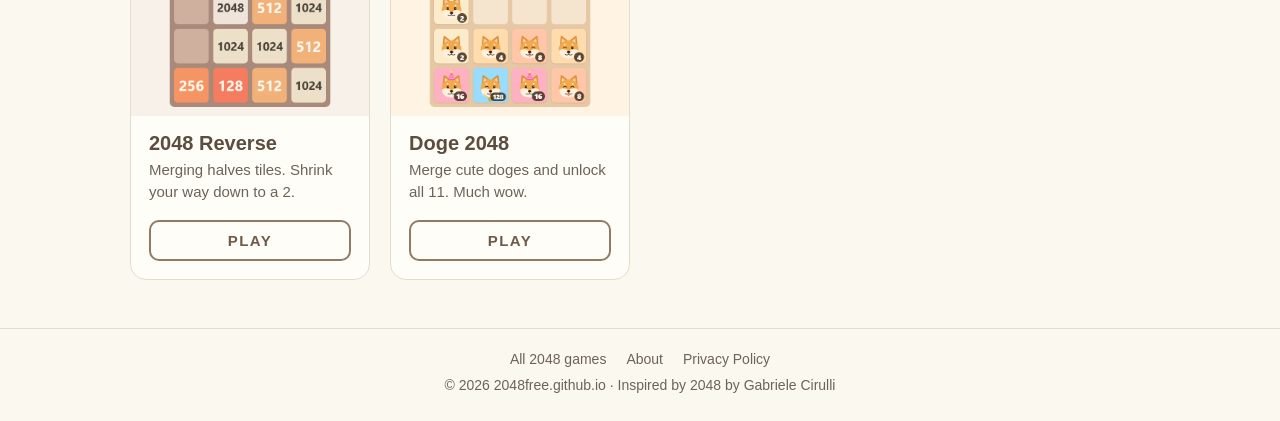
==== commit d165b3fa: "Add Doge 2048: 11 doges, doge talk, saved collection New game page at /doge-2048/ with article (defi" ====
--- a/2048-16x16/index.html
+++ b/2048-16x16/index.html
@@ -215,6 +215,14 @@
           <span class="sf-card-play">PLAY</span>
         </span>
       </a>
+      <a class="sf-card" href="/doge-2048/">
+        <span class="sf-card-thumb"><img src="/assets/thumbs/doge-2048.png" alt="Doge 2048 game board" loading="lazy" width="640" height="480"></span>
+        <span class="sf-card-body">
+          <span class="sf-card-title">Doge 2048</span>
+          <span class="sf-card-desc">Merge cute doges and unlock all 11. Much wow.</span>
+          <span class="sf-card-play">PLAY</span>
+        </span>
+      </a>
     </div>
   </section>
 </main>
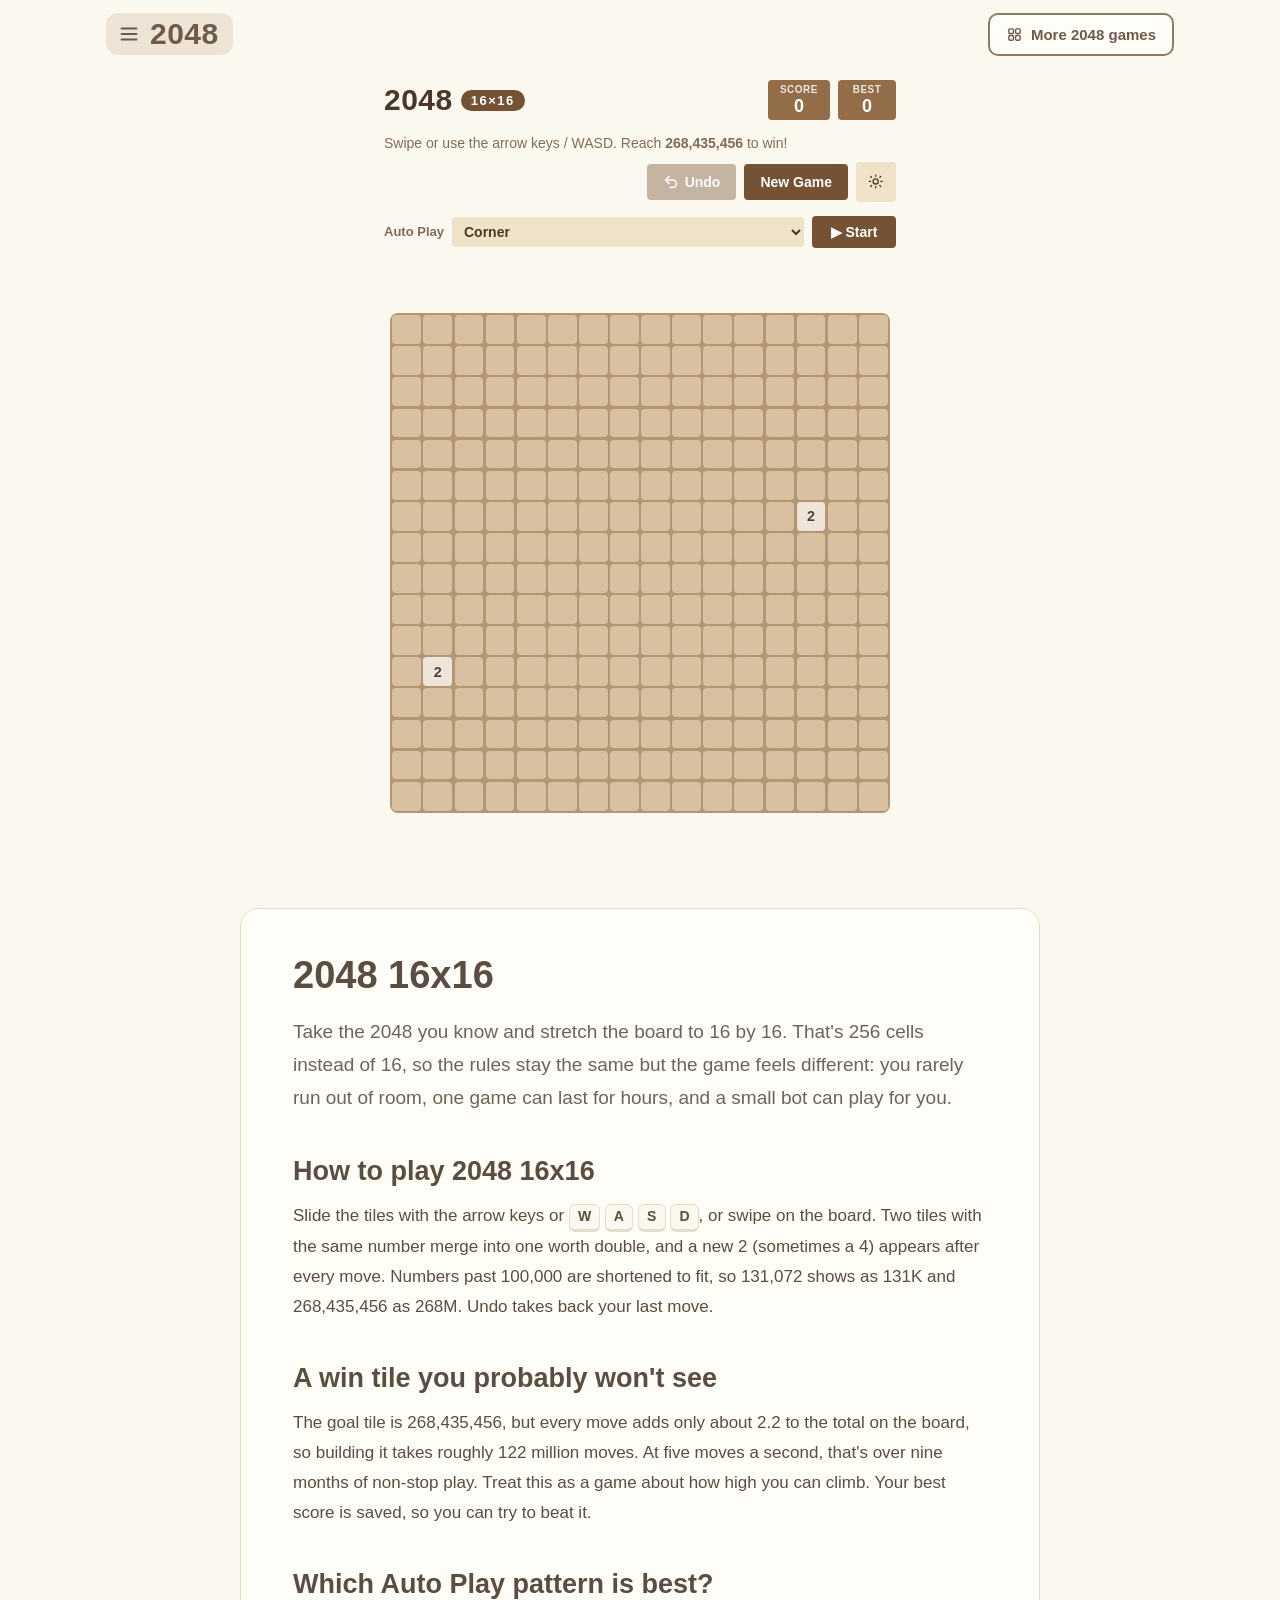
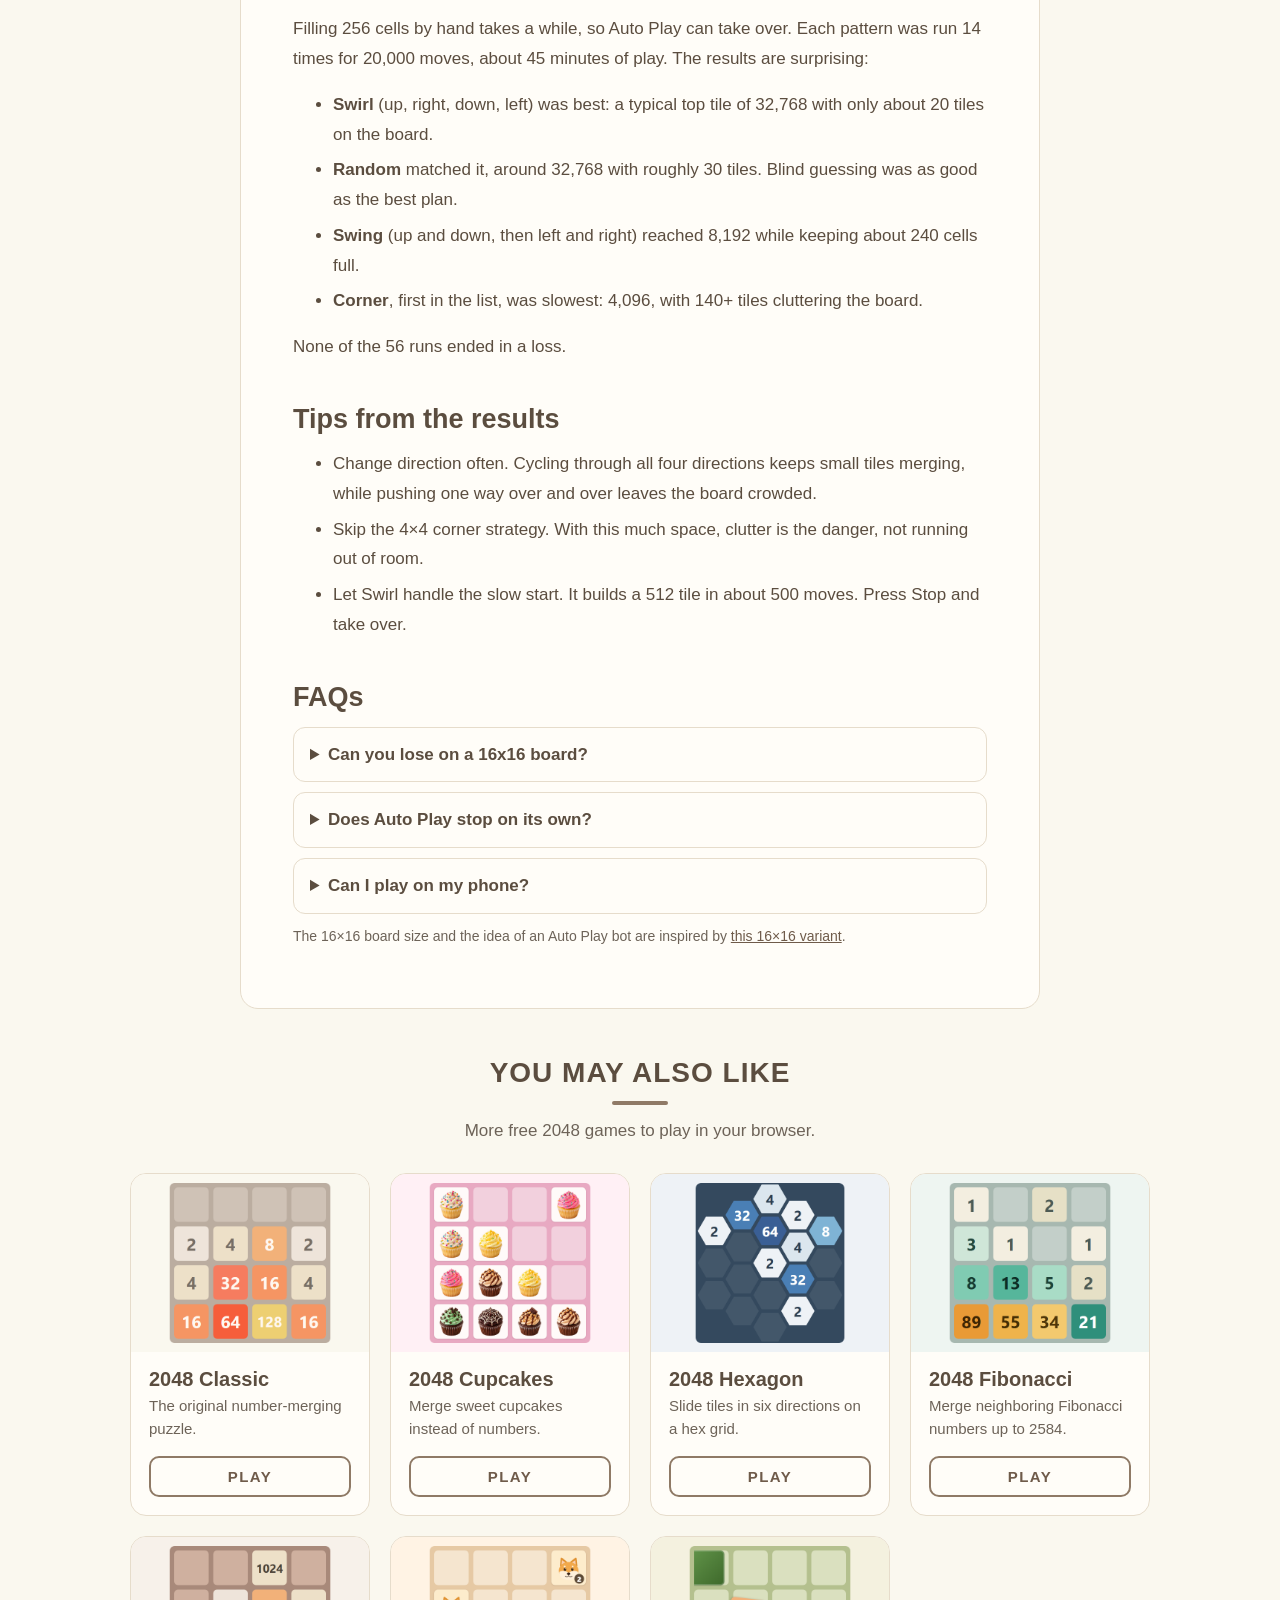
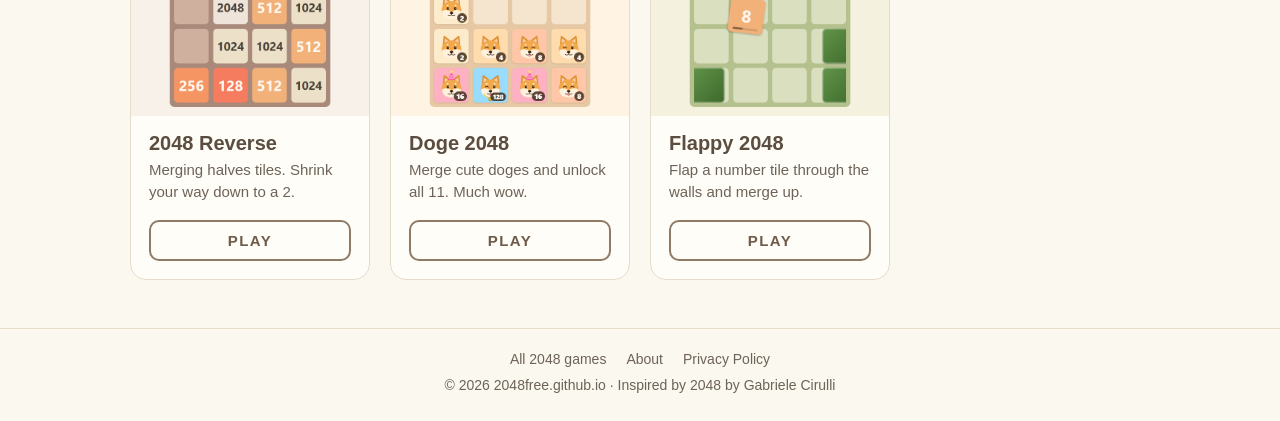
==== commit 6d59c1a3: "Add Flappy 2048: flap a 2048 tile through walls, merge up every 5 walls New game page at /flappy-204" ====
--- a/2048-16x16/index.html
+++ b/2048-16x16/index.html
@@ -223,6 +223,14 @@
           <span class="sf-card-play">PLAY</span>
         </span>
       </a>
+      <a class="sf-card" href="/flappy-2048/">
+        <span class="sf-card-thumb"><img src="/assets/thumbs/flappy-2048.png" alt="Flappy 2048 game board" loading="lazy" width="640" height="480"></span>
+        <span class="sf-card-body">
+          <span class="sf-card-title">Flappy 2048</span>
+          <span class="sf-card-desc">Flap a number tile through the walls and merge up.</span>
+          <span class="sf-card-play">PLAY</span>
+        </span>
+      </a>
     </div>
   </section>
 </main>
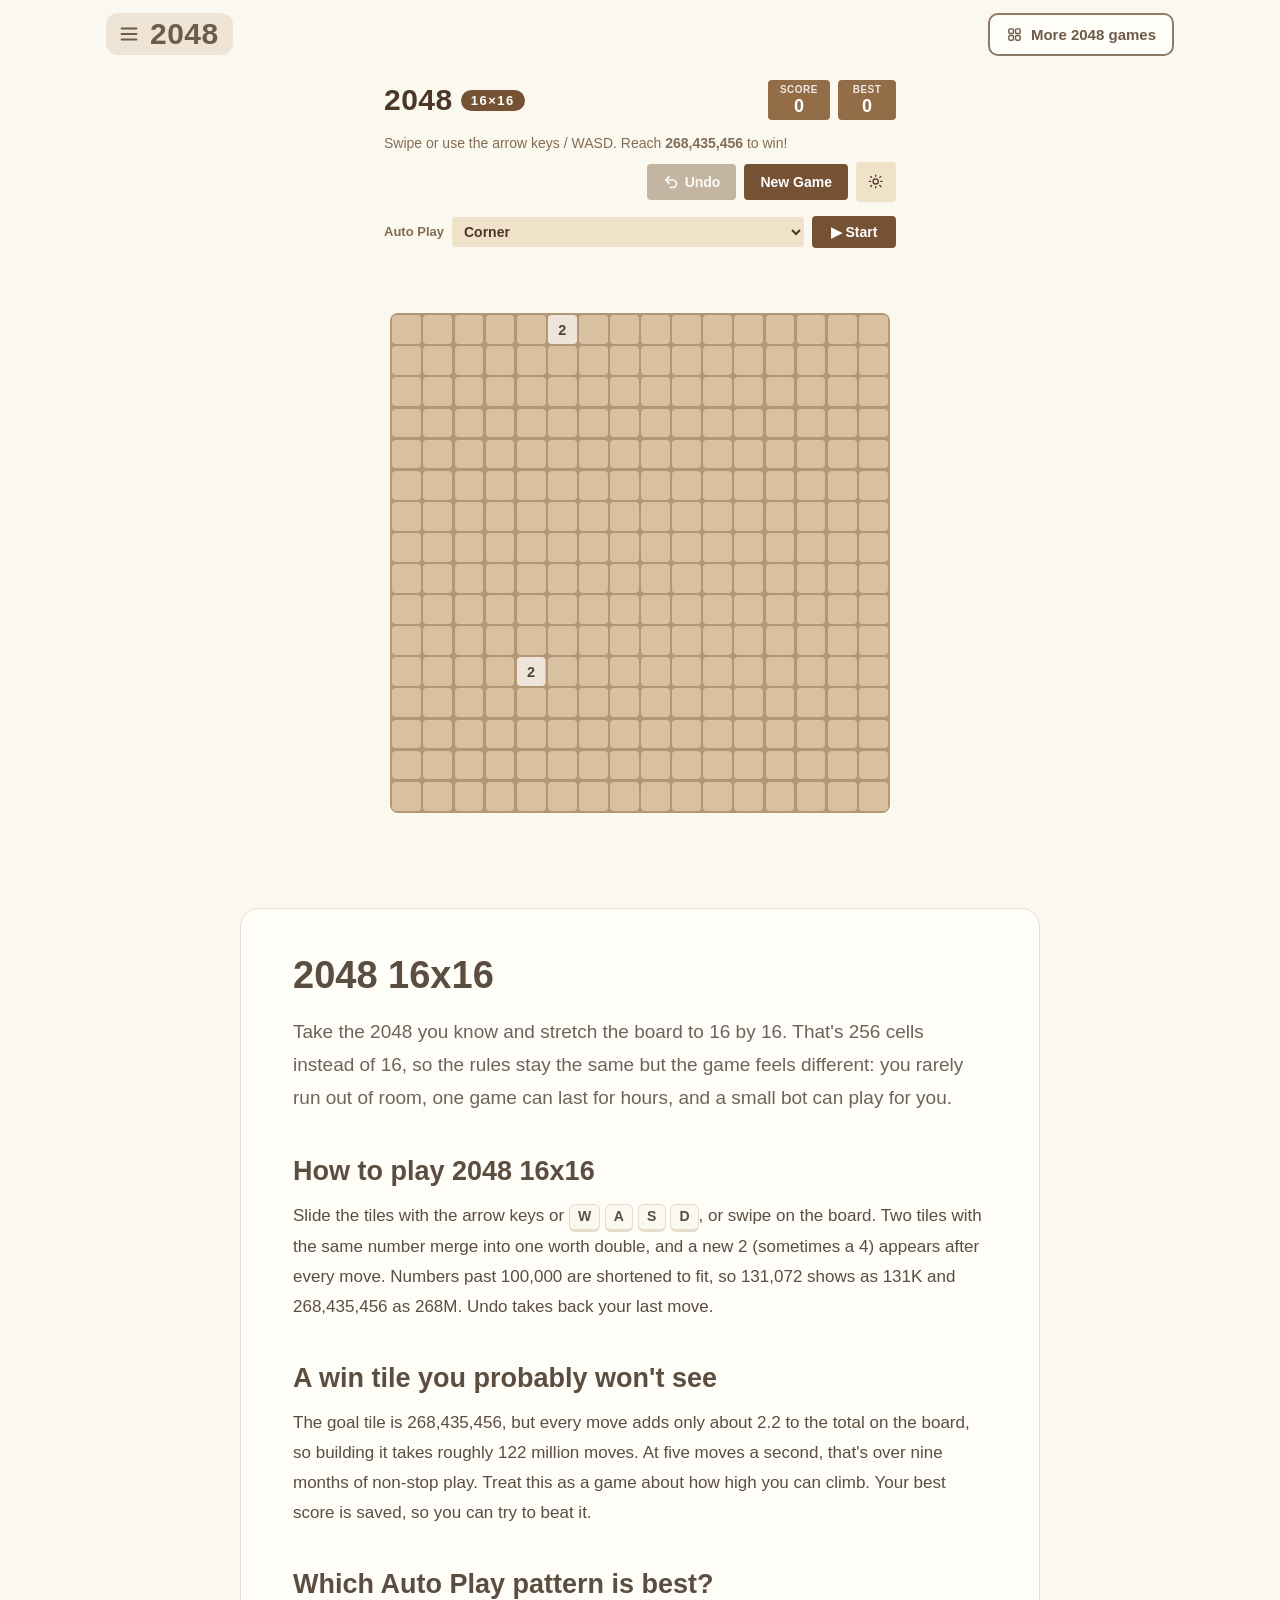
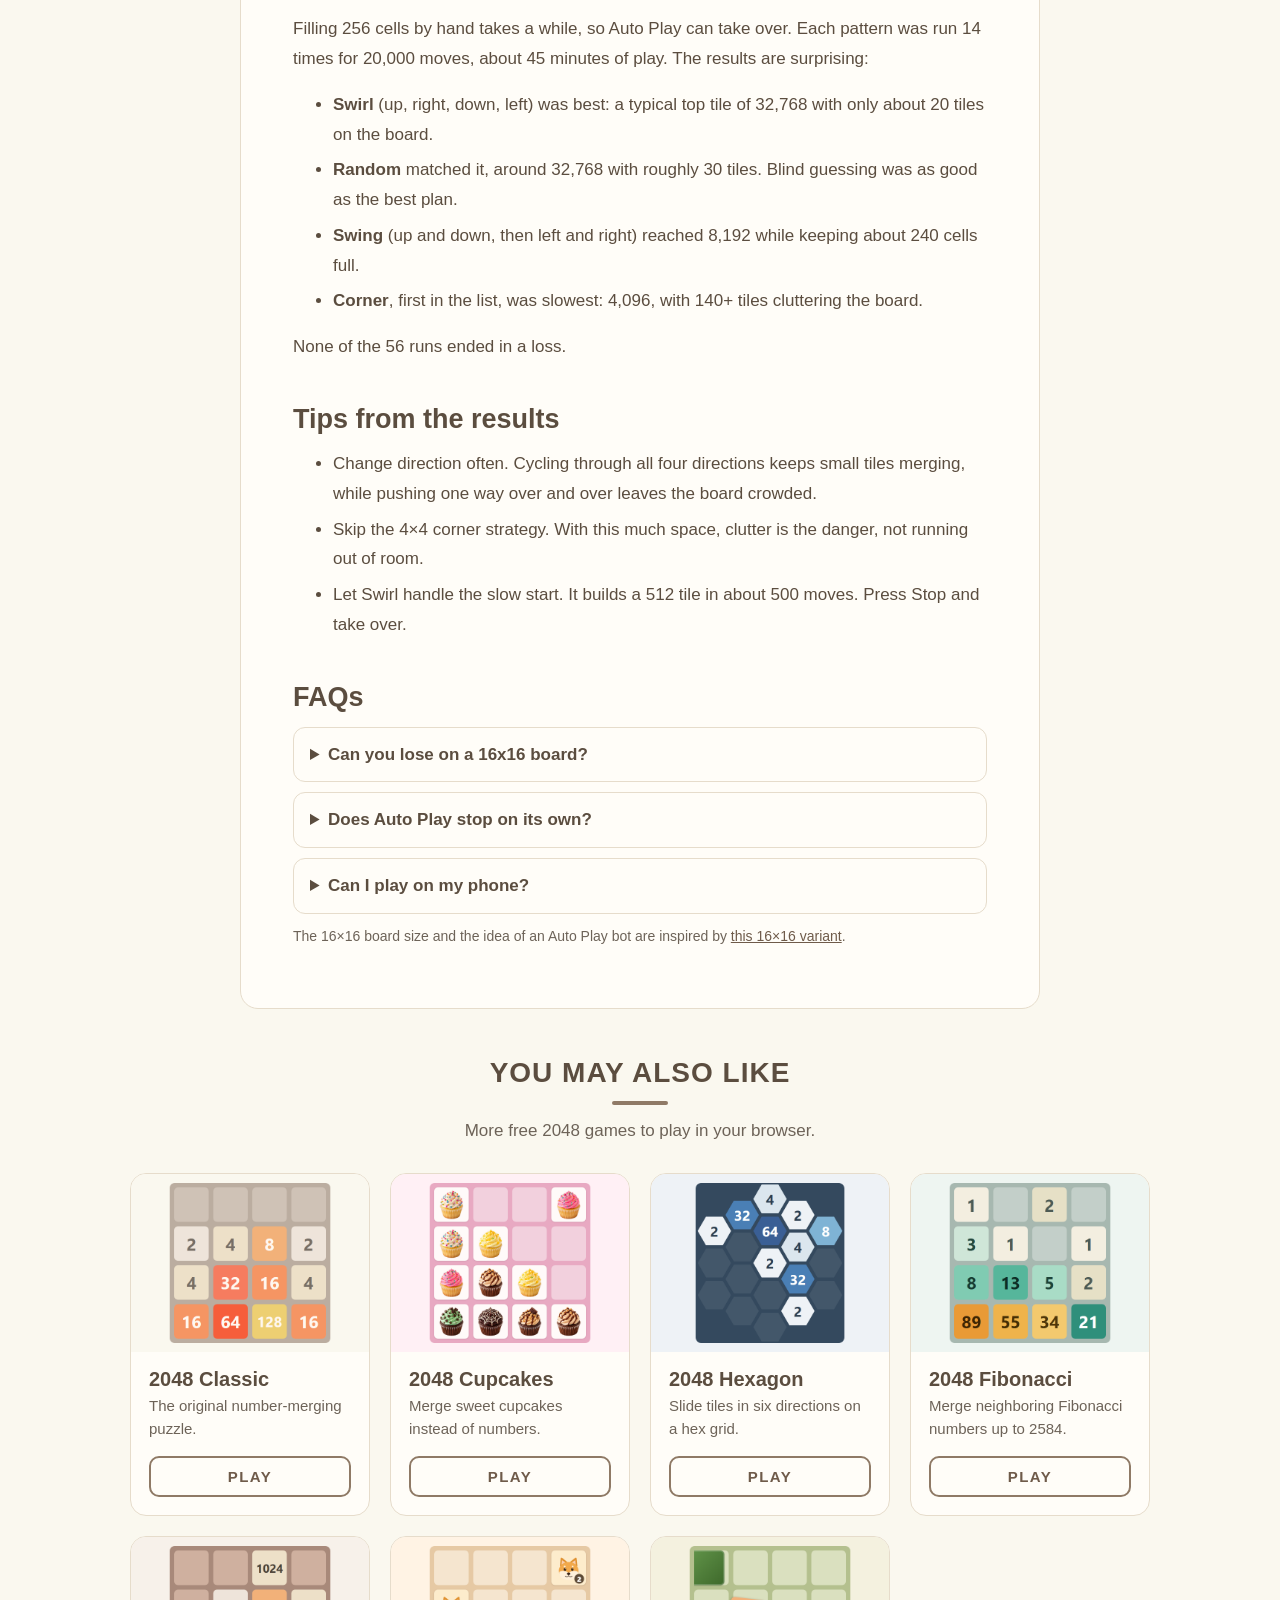
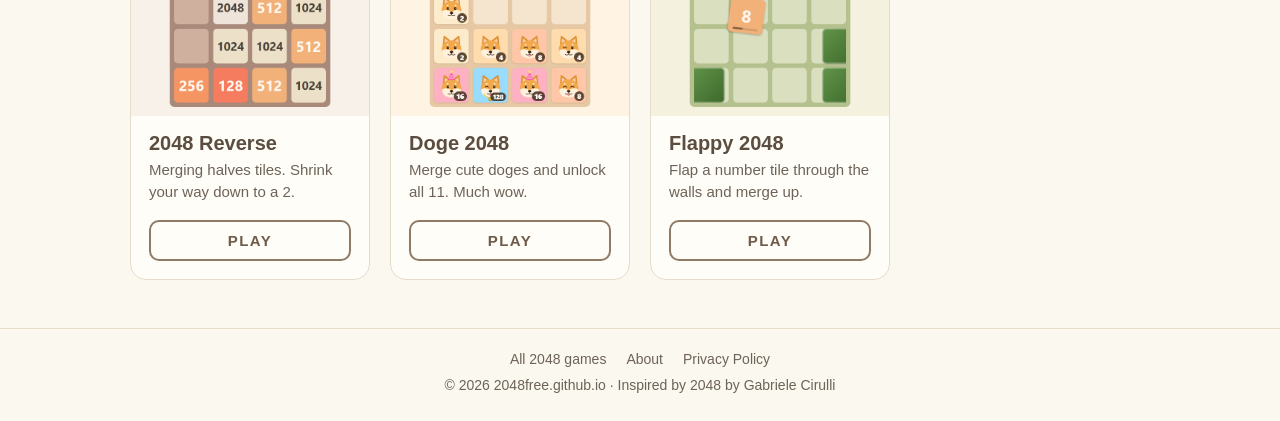
==== commit 883891e0: "Add anonymous gameplay analytics (GameTrack) with opt-out for localhost and owner" ====
--- a/2048-16x16/index.html
+++ b/2048-16x16/index.html
@@ -1,6 +1,7 @@
 <!DOCTYPE html>
 <html lang="en-US">
 <head>
+<script>try{var q=location.search.match(/[?&]notrack=([01])/);if(q)localStorage.setItem("2048free_notrack",q[1]);if(location.hostname!=="2048free.github.io"||localStorage.getItem("2048free_notrack")==="1")window["ga-disable-G-G84GT2WR56"]=true}catch(e){}</script>
 <!-- Google tag (gtag.js) -->
 <script async src="https://www.googletagmanager.com/gtag/js?id=G-G84GT2WR56"></script>
 <script>
@@ -245,6 +246,7 @@
 </footer>
 
 <script src="/assets/site.js"></script>
+<script src="/assets/track.js"></script>
 <script src="/2048-16x16/game.js"></script>
 </body>
 </html>
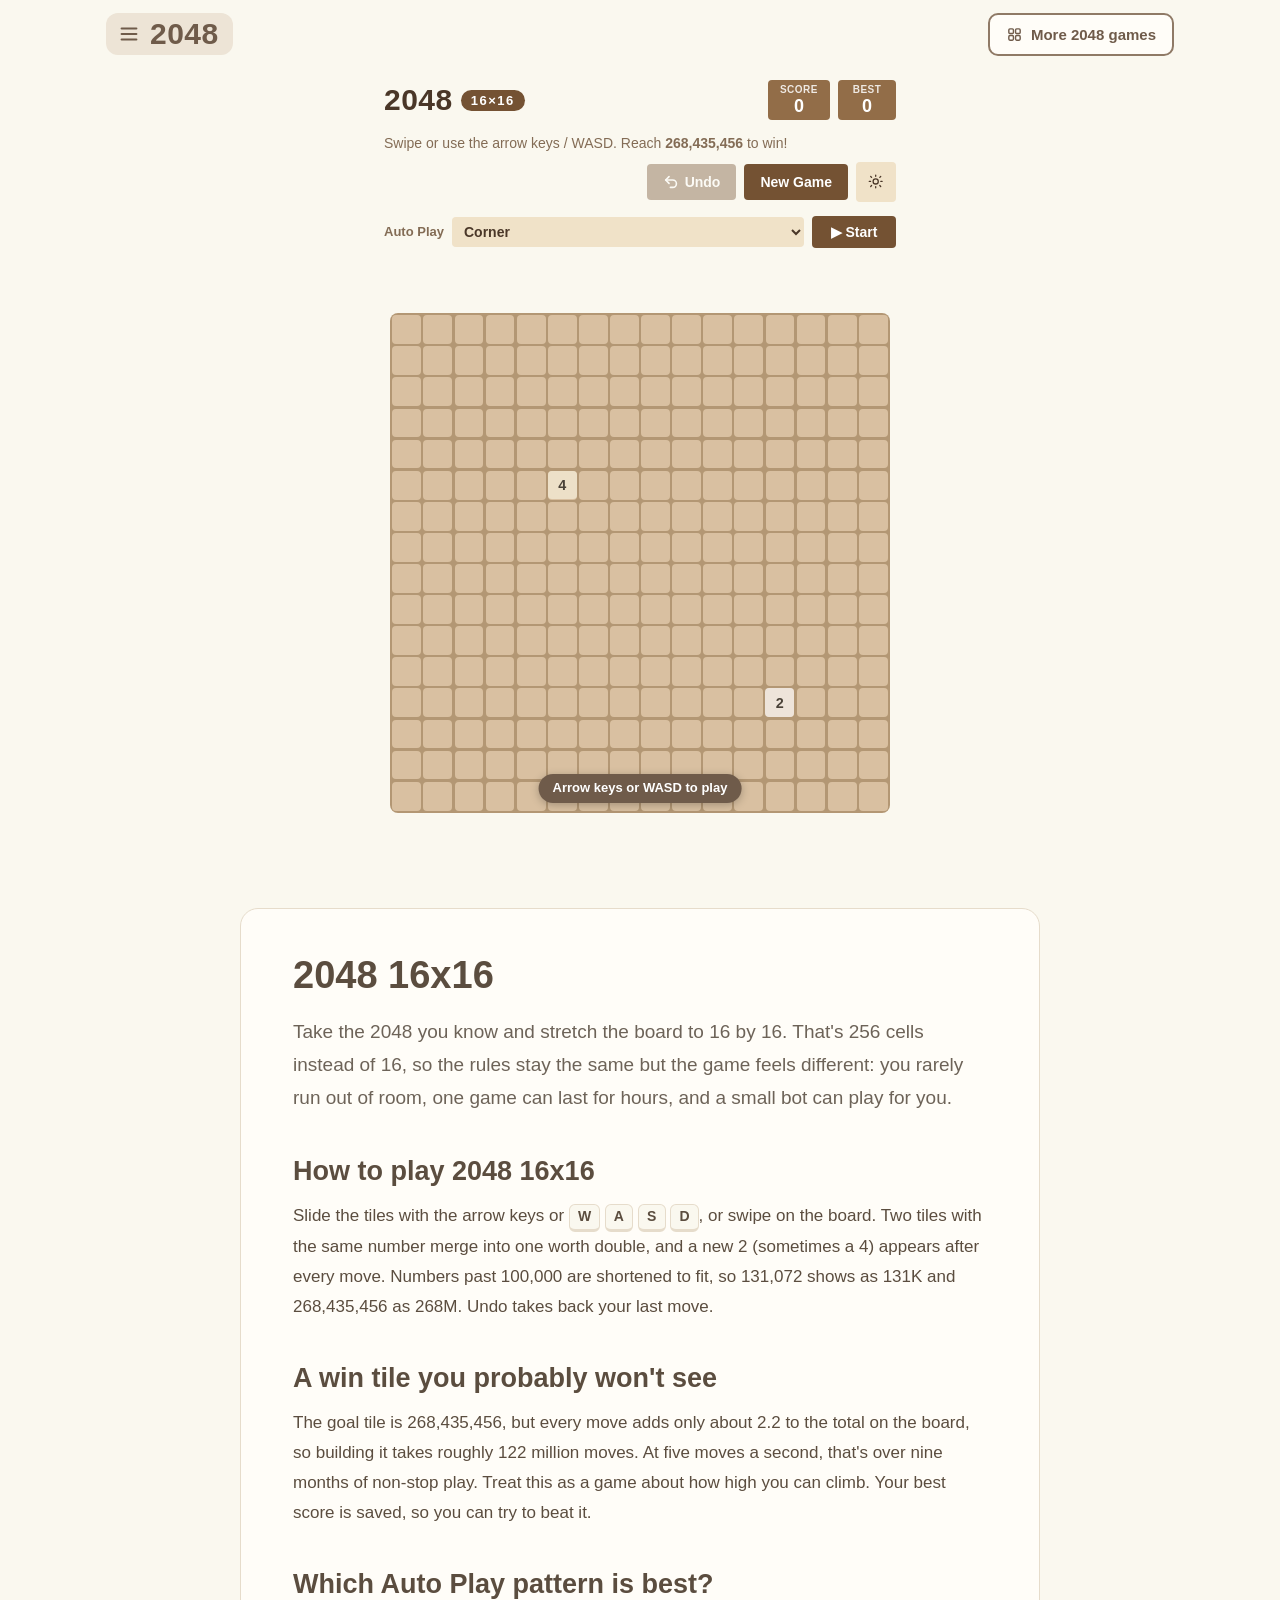
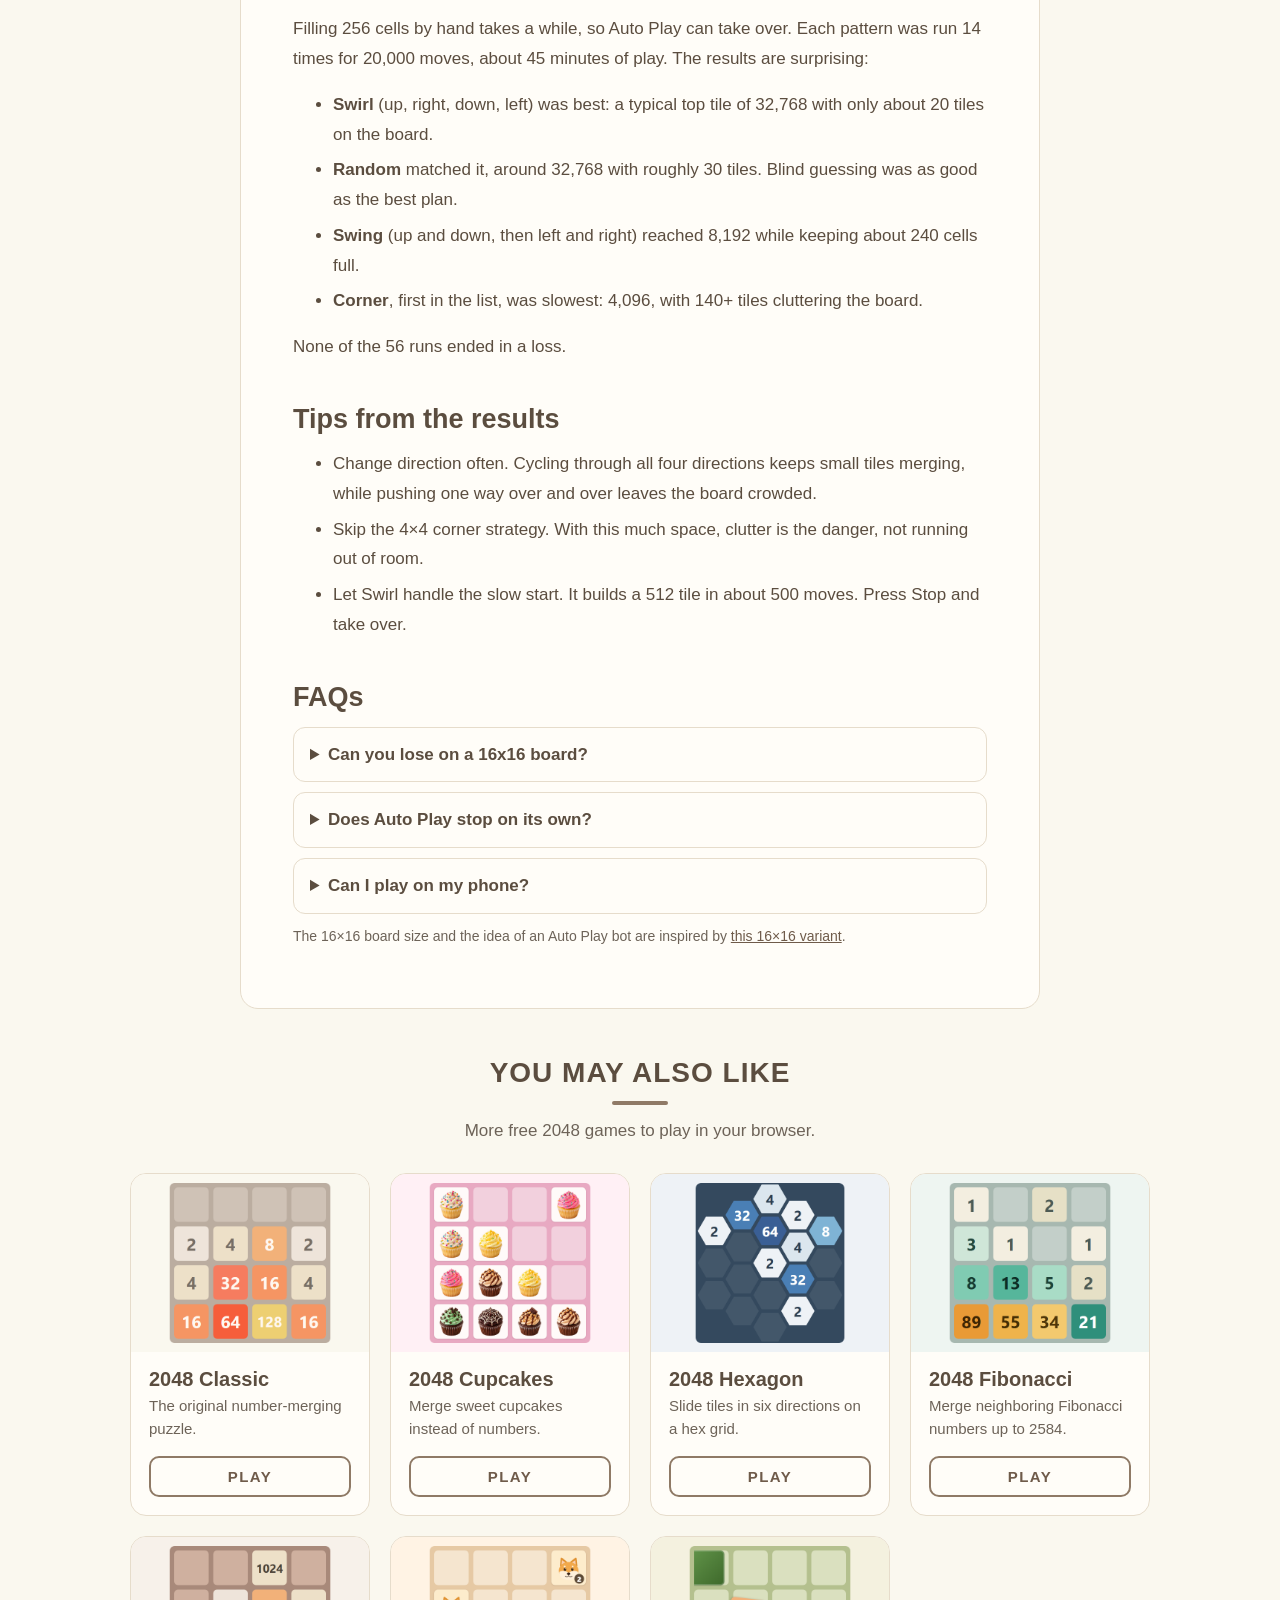
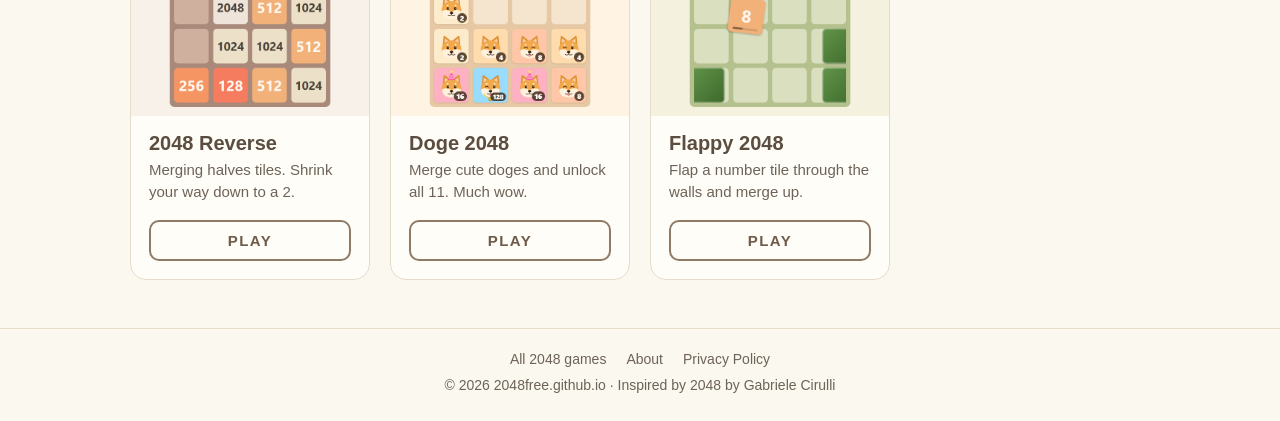
==== commit 5afd86ef: "Add first-move hint pill to grid games and a six-direction pad for Hexagon on touch" ====
--- a/2048-16x16/index.html
+++ b/2048-16x16/index.html
@@ -112,7 +112,7 @@
     </div>
 
     <div class="board-wrap">
-      <div class="board" id="board">
+      <div class="board" id="board" data-hint-keys="Arrow keys or WASD to play">
         <div class="grid-bg" id="grid-bg" aria-hidden="true"></div>
         <div class="tile-layer" id="tile-layer"></div>
         <div class="overlay" id="overlay" hidden>
@@ -247,6 +247,7 @@
 
 <script src="/assets/site.js"></script>
 <script src="/assets/track.js"></script>
+<script src="/assets/hint.js"></script>
 <script src="/2048-16x16/game.js"></script>
 </body>
 </html>
--- a/assets/site.css
+++ b/assets/site.css
@@ -578,3 +578,33 @@
   .sf-btn, .sf-btn-outline { font-size: 13px; padding: 8px 9px; }
   .sf-btn-outline .sf-icon { display: none; }
 }
+
+/* --- First-move hint pill (assets/hint.js) --- */
+.sf-hint {
+  position: absolute;
+  left: 50%;
+  bottom: 10px;
+  transform: translateX(-50%);
+  z-index: 5;
+  padding: 6px 14px;
+  border-radius: 999px;
+  background: var(--sf-accent-dark);
+  color: var(--sf-on-accent);
+  font: 600 13px/1.3 var(--sf-font);
+  white-space: nowrap;
+  max-width: calc(100% - 16px);
+  overflow: hidden;
+  text-overflow: ellipsis;
+  pointer-events: none;
+  box-shadow: 0 2px 8px rgba(0, 0, 0, 0.25);
+  animation: sf-hint-pulse 2.4s ease-in-out infinite;
+  transition: opacity 0.25s ease;
+}
+.sf-hint-out { opacity: 0; animation: none; }
+@keyframes sf-hint-pulse {
+  0%, 100% { transform: translateX(-50%) translateY(0); }
+  50% { transform: translateX(-50%) translateY(-3px); }
+}
+@media (prefers-reduced-motion: reduce) {
+  .sf-hint { animation: none; }
+}
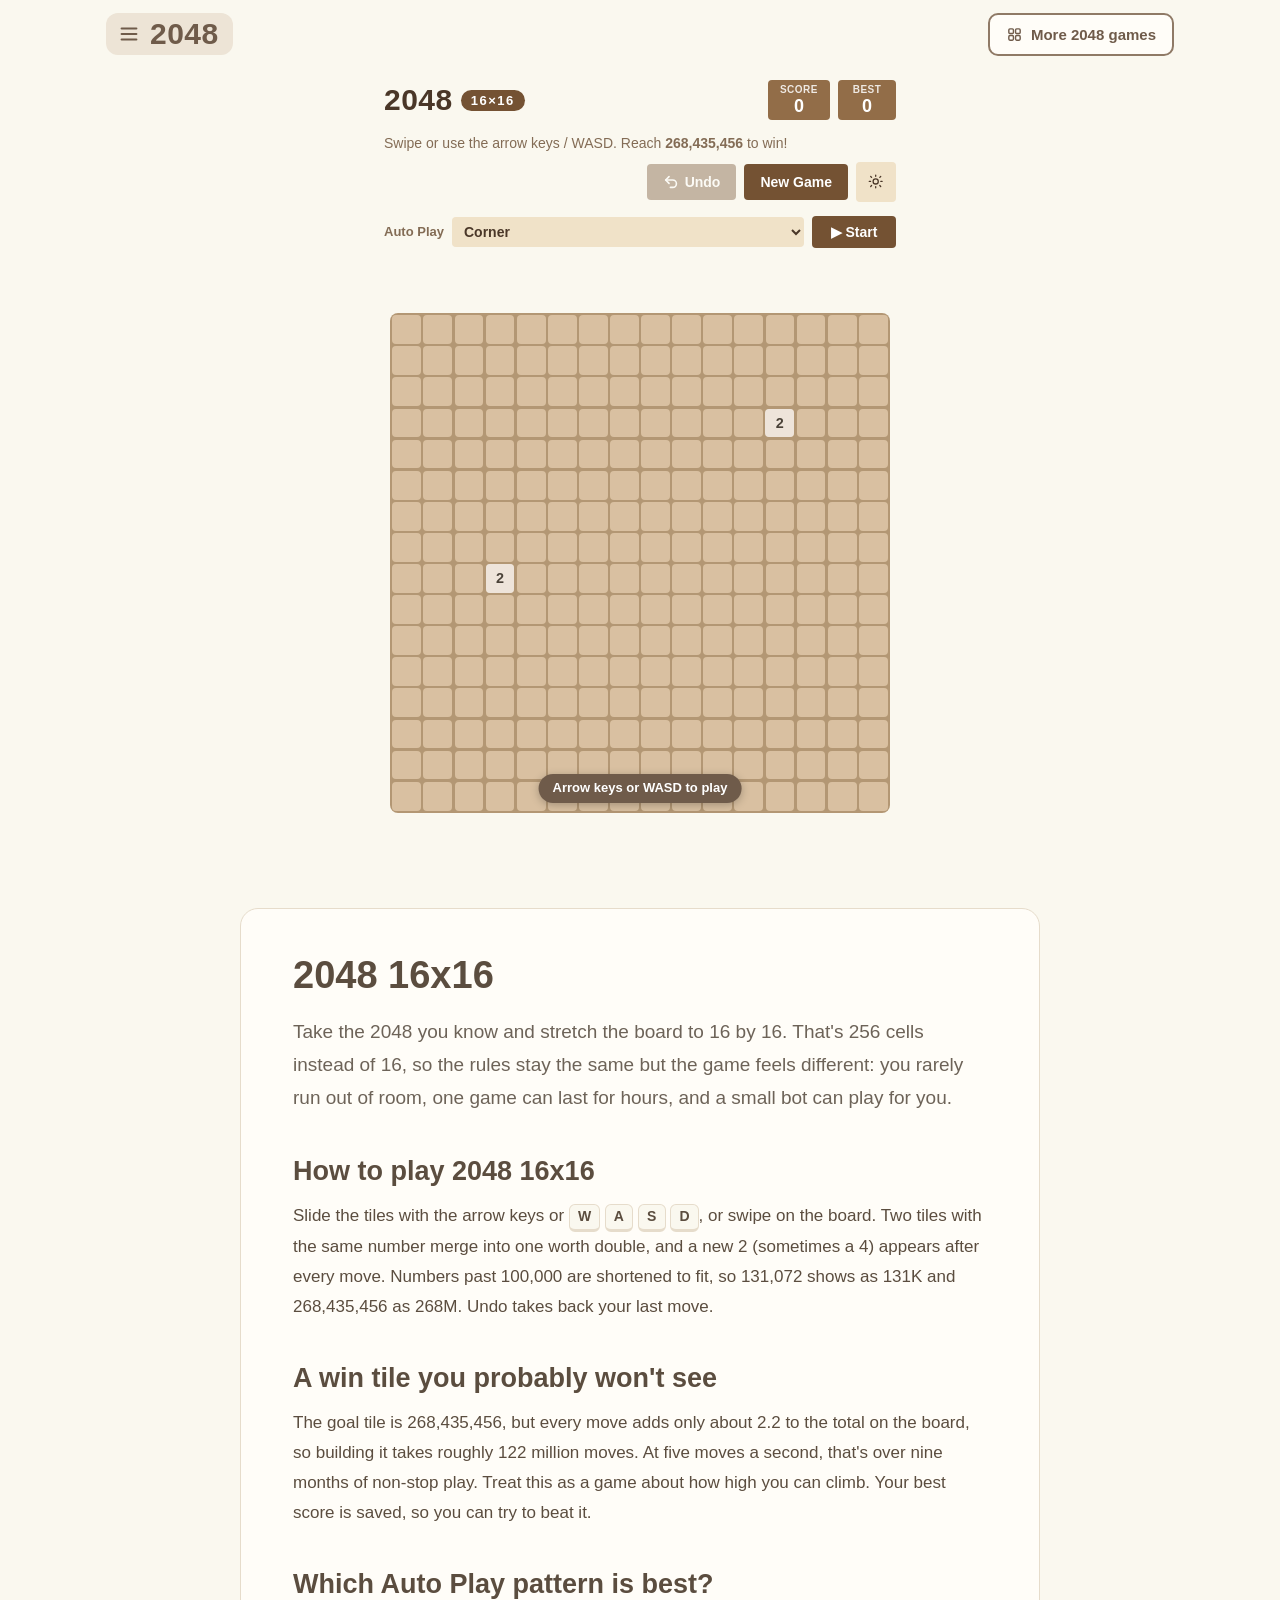
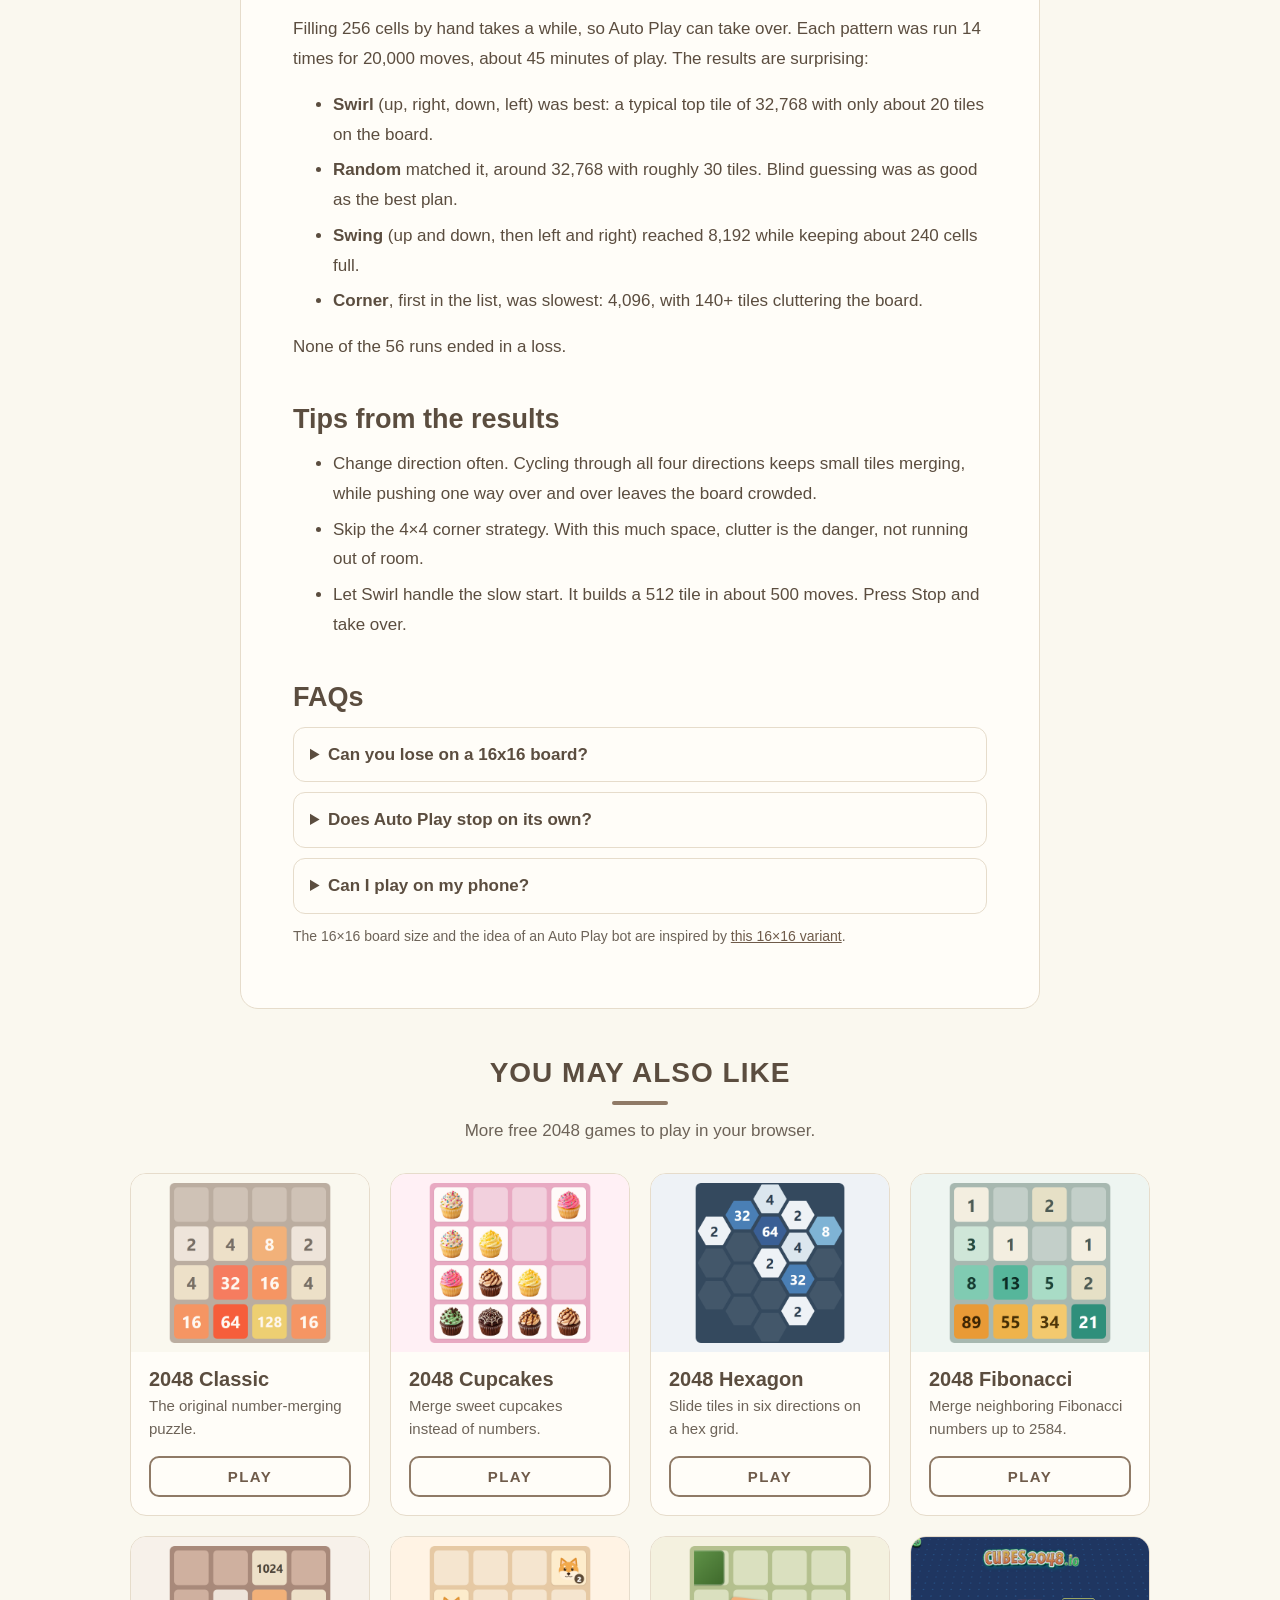
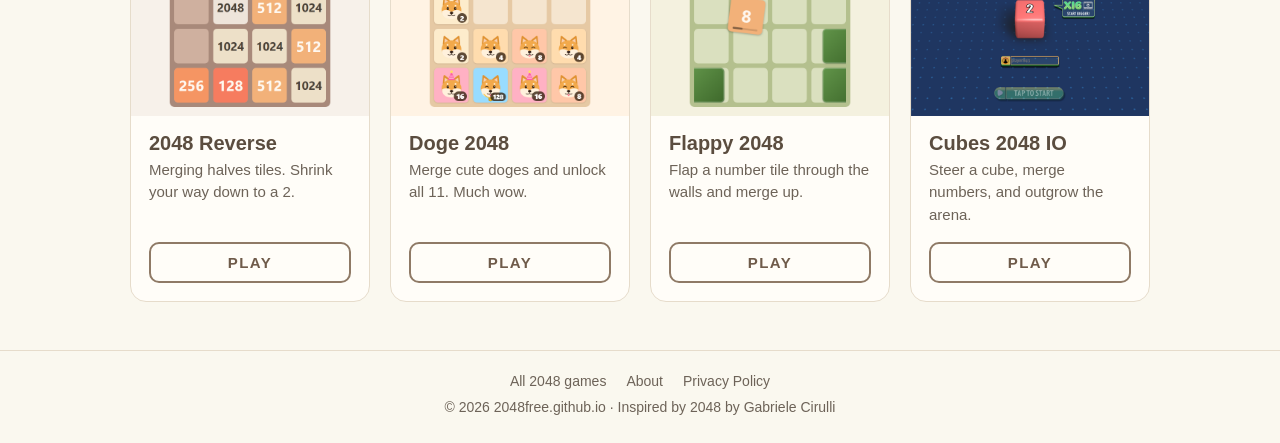
==== commit ae74dd16: "Add Cubes 2048 IO: embedded arena game with article, tips, and FAQs" ====
--- a/2048-16x16/index.html
+++ b/2048-16x16/index.html
@@ -232,6 +232,14 @@
           <span class="sf-card-play">PLAY</span>
         </span>
       </a>
+      <a class="sf-card" href="/cubes-2048-io/">
+        <span class="sf-card-thumb"><img src="/assets/thumbs/cubes-2048-io.png" alt="Cubes 2048 IO game screen" loading="lazy" width="640" height="480"></span>
+        <span class="sf-card-body">
+          <span class="sf-card-title">Cubes 2048 IO</span>
+          <span class="sf-card-desc">Steer a cube, merge numbers, and outgrow the arena.</span>
+          <span class="sf-card-play">PLAY</span>
+        </span>
+      </a>
     </div>
   </section>
 </main>
--- a/2048-16x16/game.css
+++ b/2048-16x16/game.css
@@ -528,3 +528,21 @@
   --accent-dark: #5c4127;
   --link-color: #e0b978;
 }
+
+/* Suggestion row shown after an Auto Play run is stopped (see game.js). */
+.next-games {
+  flex: 1 1 100%;
+  display: flex;
+  flex-wrap: wrap;
+  align-items: center;
+  gap: 4px 10px;
+  font-size: clamp(11px, 2.9vw, 13px);
+  color: var(--sf-ink-soft);
+}
+.next-games a {
+  color: var(--sf-ink);
+  font-weight: 700;
+  text-decoration: underline;
+  text-underline-offset: 2px;
+}
+.next-games a:focus-visible { outline: 3px solid var(--sf-accent-dark); outline-offset: 2px; border-radius: 3px; }
